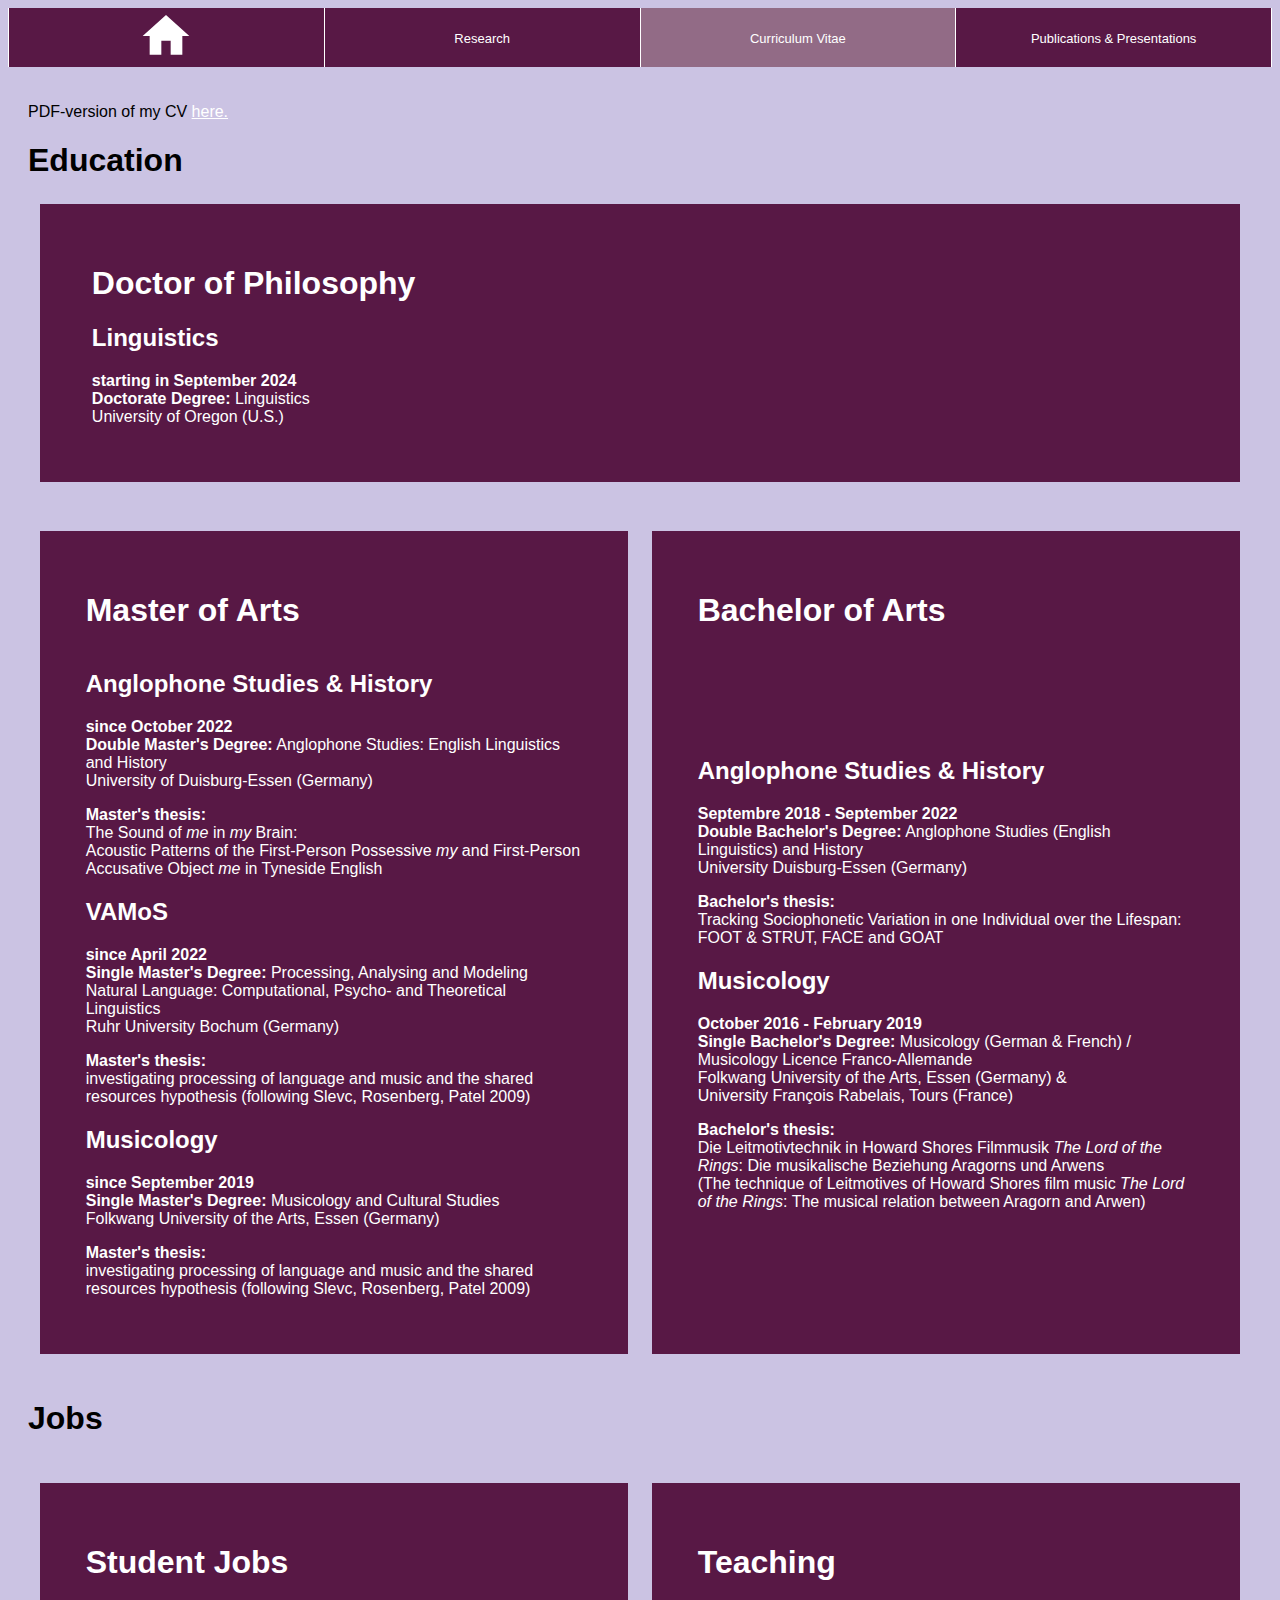
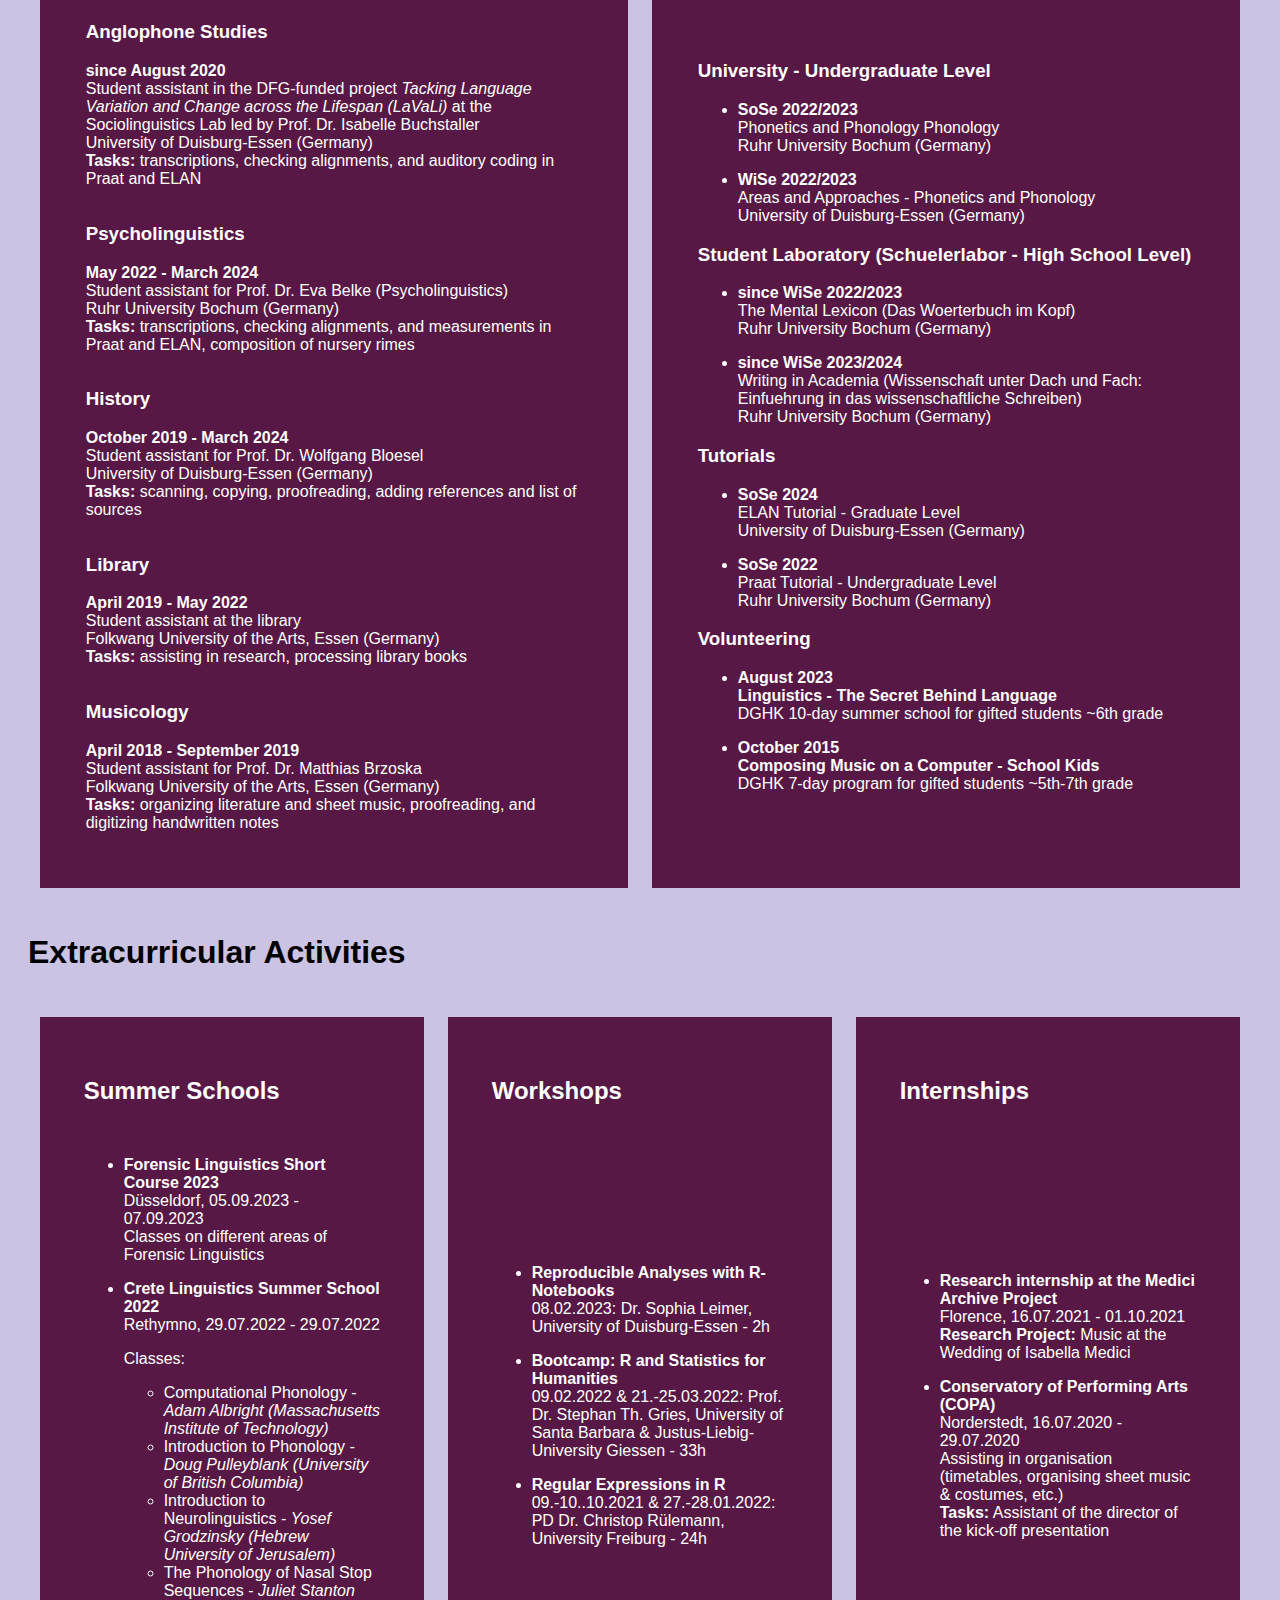
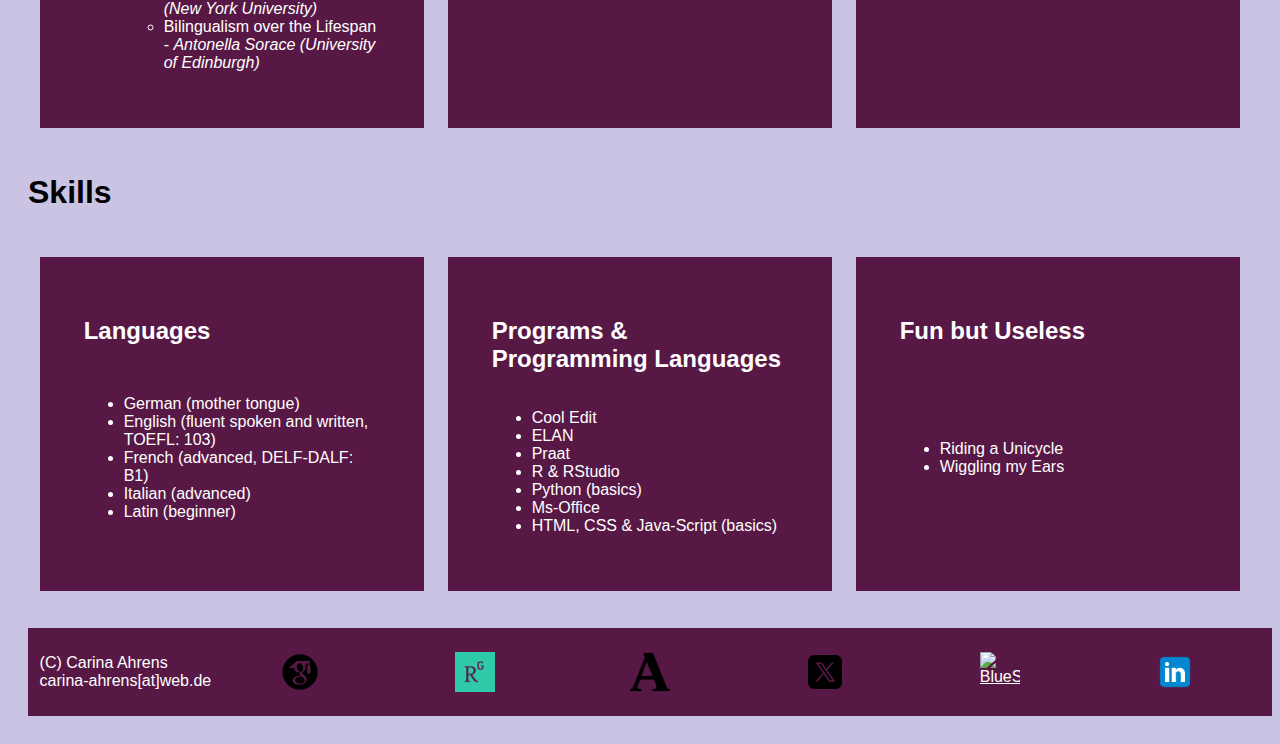
==== CV.html @ 6633d43c "Update CV.html" ====
<!DOCTYPE html>
<html lang="en">
  <head>
    <meta charset="UTF-8" />
    <meta http-equiv="X-UA-Compatible" content="IE=edge" />
    <meta name="viewport" content="width=device-width, initial-scale=1.0" />
    <title>Carina Ahrens</title>
    <link rel="preconnect" href="https://fonts.bunny.net" />
    <link
      href="https://fonts.bunny.net/css?family=roboto:400"
      rel="stylesheet"
    />
    <link
      rel="stylesheet"
      href="https://necolas.github.io/normalize.css/8.0.1/normalize.css"
    />
    <!--<link rel=“stylesheet” type=“text/css” href=“main.css”>-->
    <link rel="stylesheet" type="text/css" href="main.css" />
    <!--<link rel="stylesheet" href="main.css">-->
  </head>
  <body>
    <header>
      <!--<link rel="icon" href="favicon.jpg" />-->
      <link rel="icon" href="LogoCA1.png" />
      <nav>
        <ul class="nav-list">
          <li>
            <a href="index.html">
              <svg
                width="56"
                height="56"
                viewBox="0 0 56 56"
                fill="none"
                xmlns="http://www.w3.org/2000/svg"
              >
                <g clip-path="url(#clip0_342_38)">
                  <path
                    d="M23.3334 46.6667V32.6667H32.6667V46.6667H44.3334V28H51.3334L28.0001 7L4.66675 28H11.6667V46.6667H23.3334Z"
                    fill="white"
                  />
                </g>
                <defs>
                  <clipPath id="clip0_342_38">
                    <rect width="56" height="56" fill="white" />
                  </clipPath>
                </defs>
              </svg>
            </a>
          </li>
          <!-- <li>
            <a href="index.html">Home</a>
          </li> -->
          <li>
            <div class="dropdown">
              <button class="dropbtn">
                <a href="Research.html">Research</a>
                <i class="fa fa-caret-down"></i>
              </button>
              <div class="dropdown-content">
                <a href="Research.html#Sociolinguistics">Sociolinguistics</a>
                <a href="Research.html#Psycholinguistics"
                  >Psycholinguistics</a
                >
                <a href="Research.html#Musicology">Musicology</a>
                <a href="Research.html#History">History</a>
              </div>
            </div>
          </li>
          <li class="active">
            <div class="dropdown">
              <button class="dropbtn">
                <a href="CV.html">Curriculum Vitae</a>
                <i class="fa fa-caret-down"></i>
              </button>
              <div class="dropdown-content">
                <a href="CV.html#Education">Education</a>
                <a href="CV.html#Jobs">Jobs</a>
                <a href="CV.html#Teaching">Teaching</a>
                <a href="CV.html#Extra">Extracurricular Activities</a>
                <a href="CV.html#Skills">Skills</a>
                <a href="CV_Ahrens.pdf">CV as Pdf</a>
              </div>
            </div>
          </li>
          <li class="last">
            <div class="dropdown">
              <button class="dropbtn">
                <a href="Publications.html">Publications & Presentations</a>
                <i class="fa fa-caret-down"></i>
              </button>
              <div class="dropdown-content">
                <a href="Publications.html#Papers">Paper</a>
                <a href="Publications.html#Talks">Talks</a>
                <a href="Publications.html#Poster">Poster</a>
              </div>
            </div>
          </li>
          <!--  <li>
            <a href="./Talks_Poster.html">Talks and Poster</a>
          </li>-->
          <!--
          <li class="last">
            <a href="./GetInTouch.html">Get in Touch</a>
          </li>
          -->
        </ul>
      </nav>
    </header>
    <div class="page">
      <p>PDF-version of my CV <a href="CV_Ahrens.pdf">here.</a></p>
      <h1 id="Education">Education</h1>
      <!--<div class="grid">-->
        <div class="flex-container_single">
        <div class='grid3' id="Education3">
          <div>
            <h1>Doctor of Philosophy</h1>
            <h2>Linguistics</h2>
            <p>
              <strong>starting in September 2024</strong><br />
              <strong>Doctorate Degree:</strong> Linguistics<br />
              University of Oregon (U.S.)
            </p>
          </div>
        </div>
      </div>
      <div class="flex-container">
          <div class="flex-container_sideCV1">
            <div class="grid1" id="Education1">
            <h1>Master of Arts</h1>
            <div>
            <div>
            <h2>Anglophone Studies & History</h2>
            <p>
              <strong>since October 2022</strong><br />
              <strong>Double Master's Degree:</strong> Anglophone Studies:
              English Linguistics and History <br />
              University of Duisburg-Essen (Germany)
            </p>
            <p>
              <strong>Master's thesis:</strong><br />
              The Sound of <i>me</i> in <i>my</i> Brain:
              <br />
              Acoustic Patterns of the First-Person Possessive <i>my</i> and
              First-Person Accusative Object <i>me</i> in Tyneside English
            </p>
          </div>
          <div>
            <h2>VAMoS</h2>
            <p>
              <strong>since April 2022</strong><br />
              <strong>Single Master's Degree:</strong> Processing, Analysing and
              Modeling Natural Language: Computational, Psycho- and Theoretical
              Linguistics<br />
              Ruhr University Bochum (Germany)
            </p>
            <p>
              <strong>Master's thesis:</strong><br />
              investigating processing of language and music and the shared resources hypothesis (following Slevc, Rosenberg, Patel 2009)
            </p>
          </div>
          <div>
            <h2>Musicology</h2>
            <p>
              <strong>since September 2019</strong><br />
              <strong>Single Master's Degree:</strong> Musicology and Cultural
              Studies<br />
              Folkwang University of the Arts, Essen (Germany)
            </p>
            <p>
              <strong>Master's thesis:</strong><br />
              investigating processing of language and music and the shared resources hypothesis (following Slevc, Rosenberg, Patel 2009)
            </p>
          </div>
        </div>
        </div>
          </div>
        <div class="flex-container_sideCV1">
          <div class="grid1" id="Education2">
          <h1>Bachelor of Arts</h1>
          <div>
            <div>
            <h2>Anglophone Studies & History</h2>
            <p>
              <strong>Septembre 2018 - September 2022</strong><br />
              <strong>Double Bachelor's Degree:</strong> Anglophone Studies
              (English Linguistics) and History<br />
              University Duisburg-Essen (Germany)
            </p>
            <p>
              <strong>Bachelor's thesis:</strong><br />
              Tracking Sociophonetic Variation in one Individual over the Lifespan: FOOT & STRUT, FACE
              and GOAT
            </p>
          </div>
          <div>
            <h2>Musicology</h2>
            <p>
              <strong>October 2016 - February 2019</strong><br />
              <strong>Single Bachelor's Degree:</strong> Musicology (German &
              French) / Musicology Licence Franco-Allemande<br />
              Folkwang University of the Arts, Essen (Germany) &<br />
              University François Rabelais, Tours (France)
            </p>
            <p>
              <strong>Bachelor's thesis:</strong><br />
              Die Leitmotivtechnik in Howard Shores Filmmusik
              <em>The Lord of the Rings</em>: Die musikalische Beziehung Aragorns und Arwens<br />
              (The technique of Leitmotives of Howard Shores film music
              <em>The Lord of the Rings</em>: The musical relation between Aragorn and Arwen)
            </p>
          </div>
          </div>
          </div>
        </div>
      </div>
      <h1 id="Jobs">Jobs</h1>
      <div class="flex-container">
        <div class="flex-container_sideCV1">
          <div class="grid1" id="StudentsJobs">
          <h1>Student Jobs</h1>
          <div>
            <h3>Anglophone Studies</h3>
            <p>
              <strong>since August 2020</strong><br />
              Student assistant in the DFG-funded project
              <i
                >Tacking Language Variation and Change across the Lifespan
                (LaVaLi)</i
              >
              at the Sociolinguistics Lab led by Prof. Dr. Isabelle Buchstaller
              <br />
              University of Duisburg-Essen (Germany) <br />
              <strong>Tasks:</strong> transcriptions, checking alignments, and auditory coding in Praat and ELAN
          </div>
          <div>
            <h3>Psycholinguistics</h3>
            <p>
              <strong>May 2022 - March 2024</strong><br />
              Student assistant for Prof. Dr. Eva Belke (Psycholinguistics)<br />
              Ruhr University Bochum (Germany) <br />
              <strong>Tasks:</strong> transcriptions, checking alignments, and
              measurements in Praat and ELAN, composition of nursery rimes
            </p>
          </div>
          <div>
            <h3>History</h3>
            <p>
              <strong>October 2019 - March 2024</strong><br />
              Student assistant for Prof. Dr. Wolfgang Bloesel <br />
              University of Duisburg-Essen (Germany)<br />
              <strong>Tasks:</strong> scanning, copying, proofreading, adding
              references and list of sources
            </p>
          </div>
          <div>
            <h3>Library</h3>
            <p>
              <strong>April 2019 - May 2022</strong><br />
              Student assistant at the library<br />
              Folkwang University of the Arts, Essen (Germany)<br />
              <strong>Tasks:</strong> assisting in research, processing library
              books
            </p>
          </div>
          <div>
            <h3>Musicology</h3>
            <p>
              <strong>April 2018 - September 2019</strong><br />
              Student assistant for Prof. Dr. Matthias Brzoska<br />
              Folkwang University of the Arts, Essen (Germany)<br />
              <strong>Tasks:</strong> organizing literature and sheet music,
              proofreading, and digitizing handwritten notes
            </p>
          </div>
          </div>
        </div>
          <div class="flex-container_sideCV1">
          <div class="grid1", id="Teaching">
            <h1 id="Teaching">Teaching</h1>
            <div>
              <div>
            <h3>University - Undergraduate Level</h3>
            <ul>
              <li>
                <p>
                  <strong>SoSe 2022/2023</strong><br />
                  Phonetics and Phonology Phonology <br />
                  Ruhr University Bochum (Germany)
                </p>
              </li>
              <li>
                <p>
                  <strong>WiSe 2022/2023</strong><br />
                  Areas and Approaches - Phonetics and Phonology <br />
                  University of Duisburg-Essen (Germany)
                </p>
              </li>
            </ul>
          </div>
          <div>
            <h3>Student Laboratory (Schuelerlabor - High School Level)</h3>
            <ul>
              <li>
                <p>
                  <strong>since WiSe 2022/2023</strong><br />
                  The Mental Lexicon (Das Woerterbuch im Kopf) <br />
                  Ruhr University Bochum (Germany)
                </p>
              </li>
              <li>
                <p>
                  <strong>since WiSe 2023/2024</strong><br />
                  Writing in Academia (Wissenschaft unter Dach und Fach:
                  Einfuehrung in das wissenschaftliche Schreiben) <br />
                  Ruhr University Bochum (Germany)
                </p>
              </li>
            </ul>
          </div>
          <div>
            <h3>Tutorials</h3>
            <ul>
              <li>
                <p>
                <strong>SoSe 2024</strong><br />
                ELAN Tutorial - Graduate Level<br />
                University of Duisburg-Essen (Germany)
                </p>
              </li>
              <li>
                <p>
                <strong>SoSe 2022</strong><br />
                Praat Tutorial - Undergraduate Level<br />
                Ruhr University Bochum (Germany)
                  </p>
              </li>
            </ul>
          </div>
          <div>
            <h3>Volunteering</h3>
            <!--<h3>Composing Music on a Computer - School Kids</h3>-->
            <ul>
              <li>
                <p>
                  <strong>August 2023</strong><br />
                  <strong>Linguistics - The Secret Behind Language</strong
                  ><br />
                  DGHK 10-day summer school for gifted students ~6th grade
                </p>
              </li>
              <li>
                <p>
                  <strong>October 2015</strong><br />
                  <strong>Composing Music on a Computer - School Kids</strong
                  ><br />
                  DGHK 7-day program for gifted students ~5th-7th grade
                </p>
              </li>
            </ul>
          </div>
          </div>
          </div>
        </div>
      </div>
      <h1 id="Extra">Extracurricular Activities</h1>
      <div class="flex-container">
        <div class="flex-container_sideCV1">
          <div class="grid1", id="SummerSchools">
          <h2>Summer Schools</h2>
          <ul>
            <li>
              <p>
                <strong>Forensic Linguistics Short Course 2023</strong><br \ />
                Düsseldorf, 05.09.2023 - 07.09.2023<br \ />
                Classes on different areas of Forensic Linguistics
              </p>
            </li>
            <li>
              <strong>Crete Linguistics Summer School 2022</strong><br />
              Rethymno, 29.07.2022 - 29.07.2022
              <p>Classes:</p>
              <ul>
                <li>
                  Computational Phonology -
                  <em>Adam Albright (Massachusetts Institute of Technology)</em>
                </li>
                <li>
                  Introduction to Phonology -
                  <em>Doug Pulleyblank (University of British Columbia)</em>
                </li>
                <li>
                  Introduction to Neurolinguistics -
                  <em>Yosef Grodzinsky (Hebrew University of Jerusalem)</em>
                </li>
                <li>
                  The Phonology of Nasal Stop Sequences -
                  <em>Juliet Stanton (New York University)</em>
                </li>
                <li>
                  Bilingualism over the Lifespan -
                  <em>Antonella Sorace (University of Edinburgh)</em>
                </li>
              </ul>
            </li>
          </ul>
       </div>
       </div>
        <div class="flex-container_sideCV1">
          <div class="grid1" id="Workshops">
          <h2>Workshops</h2>
          <ul>
            <li>
              <p>
                <strong> Reproducible Analyses with R-Notebooks</strong> <br />
                08.02.2023: Dr. Sophia Leimer, University of Duisburg-Essen - 2h
              </p>
            </li>
            <li>
              <p>
                <strong>Bootcamp: R and Statistics for Humanities</strong>
                <br />
                09.02.2022 & 21.-25.03.2022: Prof. Dr. Stephan Th. Gries,
                University of Santa Barbara & Justus-Liebig-University Giessen -
                33h
              </p>
            </li>
            <li>
              <p>
                <strong>Regular Expressions in R</strong><br />
                09.-10..10.2021 & 27.-28.01.2022: PD Dr. Christop Rülemann,
                University Freiburg - 24h
              </p>
            </li>
          </ul>
          </div>
        </div>
        <div class="flex-container_sideCV1">
          <div class="grid1", id="internships">
          <h2>Internships</h2>
          <ul>
            <li>
              <p>
                <strong
                  >Research internship at the Medici Archive Project</strong
                ><br />
                Florence, 16.07.2021 - 01.10.2021 <br />
                <strong>Research Project:</strong> Music at the Wedding of
                Isabella Medici
              </p>
            </li>
            <li>
              <p>
                <strong>Conservatory of Performing Arts (COPA)</strong><br />

                Norderstedt, 16.07.2020 - 29.07.2020<br />
                Assisting in organisation (timetables, organising sheet music &
                costumes, etc.)<br />
                <strong>Tasks:</strong> Assistant of the director of the
                kick-off presentation
                <!--<p>
                Conservatory of Performing Arts Norderstedt (COPA)<br />(now:
                Neue Akademie der Darstellenden Künste)
              </p> -->
              </p>
            </li>
          </ul>
          </div>
        </div>
      </div>
      <!--<h1 id="Committee Work">Commitee Work</h1>
      <div class="grid">
        <div>
          <h2>Languages</h2>
          <ul>
            <li>German (L1)</li>
            <li>English (L2 - fluent)</li>
            <li>French (L2 - near fluent)</li>
            <li>Italian (L2 - advanced)</li>
          </ul>
        </div>
        <div>
          <h2>Programms & Programming Languages</h2>
          <ul>
            <li>Elan</li>
            <li>Praat</li>
            <li>R & RStudio</li>
            <li>Python (Basics)</li>
          </ul>
        </div>
        <div>
          <h2>Fun but Useless</h2>
          <ul>
            <li>Riding a Unicycle</li>
            <li>Wiggling my Ears</li>
          </ul>
        </div>
      </div>
      <h1 id="Skills">Funding</h1>
      <div class="grid">
        <div>
          <h2>Languages</h2>
          <ul>
            <li>German (mother tongue)</li>
            <li>English (fluent spoken and written)</li>
            <li>French (advanced)</li>
            <li>Italian (advanced)</li>
            <li>Latin (beginner)</li>
          </ul>
        </div>
        <div>
          <h2>Programms & Programming Languages</h2>
          <ul>
            <li>Cool Edit</li>
            <li>Elan</li>
            <li>Praat</li>
            <li>R & RStudio</li>
            <li>Python (basics)</li>
            <li>Ms-Office</li>
            <li>HTML & CSS (basics)</li>
          </ul>
        </div>
        <div>
          <h2>Fun but Useless</h2>
          <ul>
            <li>Riding a Unicycle</li>
            <li>Wiggling my Ears</li>
          </ul>
        </div>
      </div>-->
        
      <h1 id="Skills">Skills</h1>
      <div class="flex-container">
        <div class="flex-container_sideCV1">
          <div class="grid1" id="Languages">
          <h2>Languages</h2>
          <ul>
            <li>German (mother tongue)</li>
            <li>English (fluent spoken and written, TOEFL: 103)</li>
            <li>French (advanced, DELF-DALF: B1)</li>
            <li>Italian (advanced)</li>
            <li>Latin (beginner)</li>
          </ul>
        </div>
        </div>
        <div class="flex-container_sideCV1">
          <div class="grid1" id ="Programs">
          <h2>Programs & Programming Languages</h2>
          <ul>
            <li>Cool Edit</li>
            <li>ELAN</li>
            <li>Praat</li>
            <li>R & RStudio</li>
            <li>Python (basics)</li>
            <li>Ms-Office</li>
            <li>HTML, CSS & Java-Script (basics)</li>
            <!--<li>HTML, CSS, Java-Scripts (Basics)</li>-->
          </ul>
          </div>
        </div>
        <div class="flex-container_sideCV1">
          <div class="grid1" id ="Fun">
          <h2>Fun but Useless</h2>
          <ul>
            <li>Riding a Unicycle</li>
            <li>Wiggling my Ears</li>
          </ul>
        </div>
      </div>
    </div><footer>
      <div class="'footer">
      <ul class="footer-list">
        <li class="impressum-list"><p>(C) Carina Ahrens<br />
          carina-ahrens[at]web.de</p>
        </li>
        <li>
          <a href="https://scholar.google.de/citations?user=TQxh7FgAAAAJ&hl=de">
            <img class="icon" src="GoogleScholar.png" alt="Google Scholar" />
          </a><br />
          <p><br />
            <br /></p>
        </li>
        <li>
          <a href="https://www.researchgate.net/profile/Carina-Ahrens">
            <img class="icon" src="ResearchGate.png" alt="Research Gate" />
          </a><br />
          <p><br />
            <br /></p>
        </li>
        <li>
          <a href="https://uni-due.academia.edu/CarinaAhrens">
            <img class="icon" src="Academia.edu.png" alt="Academia.edu" />
          </a><br />
          <p><br />
            <br /></p>
        </li>
        <li>
          <a href="https://twitter.com/CarinaAhr_ns">
            <img class="icon" src="Twitter.png" alt="Twitter" />
          </a><br />
          <p><br />
            <br /></p>
          </li>
        <li>
          <a href="https://bsky.app/profile/carinaahrens.bsky.social">
            <img class="icon" src="BlueSky.png" alt="BlueSky" />
          </a><br />
          <p><br />
            <br /></p>
        </li>
        <li>
          <p><br />
            <br />
          </p>
          <a href="https://www.linkedin.com/in/carina-ahrens-6507041b1/">
            <img class="icon" src="LinkedIn.png" alt="LinkedIn" />
          </a><br />
          <p><br />
            <br /></p>
        </li>
      </ul>
    </footer>
  </body>
</html>
---- main.css ----
header {
  /* background: rgb(51, 168, 246); */
  /*background: #520188;*/
  background: #581845; /*neu*/
  font-family: Arial, Helvetica, sans-serif;
  color: black;
}

body {
  /*background: #d2afe9;*/
  background: #cbc3e3; /*neu*/

  font-family: Arial, Helvetica, sans-serif;
}

img {
  width: 500px;
}

.nav-list {
  margin: 0;
  padding: 0;
  display: flex;
  list-style-type: none;
  height: 100%;
}

nav {
  width: auto;
  margin: auto;
  height: 100%;
}

.nav-list li {
  width: 25%;
  display: flex;
  justify-content: center;
  align-items: center;
  border-left: 1px solid white;
  /*background: #520188;*/
  background: #581845; /*neu*/
}

.nav-list li.last {
  border-right: 1px solid white;
  /*background: #520188;*/
  background: #581845; /*neu*/
}

.nav-list li.lastActive {
  border-right: 1px solid white;
  /*background: #c773ff;*/
  background: #b44d95;
}

.nav-list li.active {
  /*background: #c773ff;*/
  background: #926b86;
}

.nav-list li a {
  color: #ffffff;
  text-decoration: none;
  font-size: small;
}

.nav-list li a:hover {
  text-decoration: underline;
  color: rgb(157, 151, 151);
}

.logoHeader {
  color: #ffffff;
  /* width: 15px; */
  /* height: 10px; */
  align-content: center;
  width: 25%;
  display: flex;
  justify-content: center;
  align-items: center;
  border-left: 1px solid white;
  /*background: #520188;*/
  background: #581845; /*neu*/
  font-size: small;
  /* padding: 10px; */
}

.logo {
  /* width: 20px; */
  /* height: 50 px; */
  width: 15px;
  height: 50px;
  justify-content: center;
  align-items: center;
  align-content: center;
  /* align-items: center; */
}
/* Navbar container */
.navbar {
  overflow: hidden;
  background-color: #333;
  font-family: Arial;
}

/* Links inside the navbar */
.navbar a {
  float: left;
  font-size: 16px;
  color: white;
  text-align: center;
  padding: 14px 16px;
  text-decoration: none;
}

/* The dropdown container */
.dropdown {
  float: left;
  overflow: hidden;
}

/* Dropdown button */
.dropdown .dropbtn {
  font-size: 16px;
  border: none;
  outline: none;
  color: white;
  padding: 14px 16px;
  background-color: inherit;
  font-family: inherit; /* Important for vertical align on mobile phones */
  margin: 0; /* Important for vertical align on mobile phones */
}

/* Dropdown content (hidden by default) */
.dropdown-content {
  display: none;
  position: absolute;
  /*background-color: #520188;*/
  background-color: #581845; /*neu*/
  min-width: 160px;
  box-shadow: 0px 8px 16px 0px rgba(0, 0, 0, 0.2);
  z-index: 1;
}

/* Links inside the dropdown */
.dropdown-content a {
  float: none;
  color: black;
  padding: 12px 16px;
  text-decoration: none;
  display: block;
  text-align: left;
}

/* Show the dropdown menu on hover */
.dropdown:hover .dropdown-content {
  display: block;
}

/*body {
  font-family: Arial, Helvetica, sans-serif;
}*/

aside {
  float: left;
  padding: 20px;
  width: 25%;
  /*background-color: #520188;*/
  background-color: #581845; /*neu*/
  height: auto; /* only for demonstration, should be removed */
}

section {
  position: right;
}
/* Clear floats after the columns */
section::after {
  content: "";
  display: table;
  clear: both;
}

/* Style the footer */
footer {
  /*background-color: #520188;*/
  background-color: #581845; /*neu*/
  padding: 10px;
  bottom: 0;
  width: 100%;
  height: 80px;
  text-align: left;
  color: white;
  border: #581845; /*neu*/
}

.flex-container_side {
  display: flex;
  flex-basis: 2500px;
  float: left;
  /*width: 600px;
  height: 600px;*/
  margin-right: 1%;
  margin-left: 1%;
  margin-top: 2%;
  margin-bottom: 2%;
  padding: 20px;
  /*background: #520188;*/
  background: #581845; /*neu*/
  /*box-sizing: content-box;*/
  flex-shrink: 1;
  /*border: #520188 solid;*/
  border: #581845; /*neu*/
  min-height: auto;
  color: #ffffff;
}
.flex-container_sideCV1 {
  display: flex;
  flex-basis: 2500px;
  float: left;
  /*width: 600px;
  height: 600px;*/
  margin-right: 1%;
  margin-left: 1%;
  margin-top: 2%;
  margin-bottom: 2%;
  padding: 20px;
  /*background: #520188;*/
  background: #581845; /*neu*/
  /*box-sizing: content-box;*/
  flex-shrink: 2;
  /*border: #520188 solid;*/
  border: #cbc3e3; /*neu*/
  min-height: auto;
  color: #ffffff;
}
.flex-container_sideCV2 {
  display: flex;
  flex-basis: 2500px;
  float: left;
  /*width: 600px;
  height: 600px;*/
  margin-right: 1%;
  margin-left: 1%;
  margin-top: 2%;
  margin-bottom: 2%;
  padding: 20px;
  /*background: #520188;*/
  background: #cbc3e3; /*neu*/
  /*box-sizing: content-box;*/
  flex-shrink: 2;
  /*border: #520188 solid;*/
  border: #cbc3e3; /*neu*/
  min-height: auto;
  color: #ffffff;
}
.flex-container_middle {
  display: flex;
  flex-basis: 2500px;
  float: left;
  margin-right: 0%;
  margin-left: 0%;
  margin-top: 0%;
  margin-bottom: 0%;
  padding: 20px;
  flex-shrink: 1;
  min-height: auto;
  color: #000000;
}

.flex-container_sideL {
  display: flex;
  flex-basis: 2500px;
  float: left;
  margin-right: 0%;
  margin-left: 0%;
  margin-top: 0%;
  margin-bottom: 0%;
  padding: 20px;
  flex-shrink: 2;
  box-sizing: content-box;
  min-height: auto;
  background: #581845 solid;
  color: #000000;
}

.flex-container {
  display: flex;
  margin-right: 0%;
  margin-left: 0%;
  margin-top: 0%;
  margin-bottom: 1%;
}

.flex-containerRSsmall {
  display: flex;
  flex-basis: 2500px;
  float: left;
  margin-right: 0%;
  margin-left: 0%;
  margin-top: 0%;
  margin-bottom: 0%;
  padding: 20px;
  background: #581845; /*neu*/
  flex-shrink: 2;
  border: #581845; /*neu*/
  min-height: auto;
  color: #ffffff;
}
.flex-containerRSbig {
  display: flex;
  flex-basis: 2500px;
  float: right;
  margin-right: 0%;
  margin-left: 0%;
  margin-top: 0%;
  margin-bottom: 0%;
  padding: 20px;
  background: #581845; /*neu*/
  flex-shrink: 1;
  border: #581845; /*neu*/
  min-height: auto;
  color: #ffffff;
}
/*  flex-grow: inherit;flex-wrap: wrap;align-items: space-around;
  justify-content: center;
  width: 500%;
}*/
/* Responsive layout - makes the two columns/boxes stack on top of each other instead of next to each other, on small screens */
@media (max-width: 600px) {
  #Education1 {
	width: 100%;
	margin-right: 0;
	margin-bottom: 2%;
}

#Education2 {
	width: 100%;
	height: 200px;
	margin-right: 0;
	margin-bottom: 2%;
}
#Education3 {
	width: 100%;
	height: 200px;
	margin-right: 0;
	margin-bottom: 2%;
}

#Teaching {
	width: 100%;
	height: 200px;
	margin-top: 2%;
}
}
  

/* Main Body CV*/
.page {
  float: middle;
  width: 100%;
  margin-right: 0%;
  margin-left: 0%;
  margin-top: 0%;
  margin-bottom: 0%;
  padding: 20px;
  /*background: #d2afe9;*/
  background: #cbc3e3; /*neu*/
  box-sizing: border-box;
}

.full {
  width: 100%;
  float: top;
  /*background: #d2afe9;*/
  background: #cbc3e3; /*neu*/
  /*border: #520188 solid;*/
  border: #581845; /*neu*/
}

.CV-list {
  margin: 0;
  padding: 0;
  list-style-type: none;
  height: 100%;
}

.grid1 {
  display: grid;
  grid-template-columns: repeat(1, 2fr);
  margin-right: 1%;
  margin-left: 1%;
  margin-top: 0%;
  margin-bottom: 0%;
  padding: 20px;
  /*background: #520188;*/
  /*background: #581845; /*neu*/
  /*border: #d2afe9 solid;*/
  border: #cbc3e3; /*neu*/
  color: #ffffff;
  /*flex-shrink: 2;
   e.g. 
      1fr 1fr
      minmax(10px, 1fr) 3fr
      repeat(5, 1fr)
      50px auto 100px 1fr
  */
}
.grid2 {
  display: grid;
  grid-template-columns: repeat(2, 2fr);
  margin-right: 1%;
  margin-left: 1%;
  margin-top: 0%;
  margin-bottom: 0%;
  padding: 20px;
  /*background: #520188;*/
  /*background: #581845; /*neu*/
  /*border: #d2afe9 solid;*/
  border: #cbc3e3; /*neu*/
  color: #ffffff;
  /*flex-shrink: 2;
   e.g. 
      1fr 1fr
      minmax(10px, 1fr) 3fr
      repeat(5, 1fr)
      50px auto 100px 1fr
  */
}
.grid3 {
  display: grid;
  grid-template-columns: repeat(1, 1fr);
  margin-right: 1%;
  margin-left: 1%;
  margin-top: 0%;
  margin-bottom: 0%;
  padding: 20px;
  /*background: #520188;*/
  /*background: #581845; /*neu*/
  /*border: #d2afe9 solid;*/
  border: #cbc3e3; /*neu*/
  color: #ffffff;
  background: #581845;
  /*flex-shrink: 2;
   e.g. 
      1fr 1fr
      minmax(10px, 1fr) 3fr
      repeat(5, 1fr)
      50px auto 100px 1fr
  */
}

.gridsmall {
  display: grid;
  /*grid-template-columns: repeat(2, 2fr);*/
  margin-right: 2%;
  margin-left: 2%;
  margin-top: 2%;
  margin-bottom: 2%;
  padding: 20px;
  /*background: #520188;*/
  background: #581845; /*neu*/
  /*border: #520188 solid;*/
  border: #581845; /*neu*/
  color: #ffffff;
  flex-shrink: 2;
  /*e.g. 
      1fr 1fr
      minmax(10px, 1fr) 3fr
      repeat(5, 1fr)
      50px auto 100px 1fr
  */
}

.gridbig {
  display: grid;
  /*grid-template-columns: repeat(2, 2fr);*/
  margin-right: 2%;
  margin-left: 2%;
  margin-top: 2%;
  margin-bottom: 2%;
  padding: 20px;
  /*background: #520188;*/
  background: #581845; /*neu*/
  /*border: #520188 solid;*/
  border: #581845; /*neu*/
  color: #ffffff;
  flex-shrink: 1;
  /*e.g. 
      1fr 1fr
      minmax(10px, 1fr) 3fr
      repeat(5, 1fr)
      50px auto 100px 1fr
  */
}

.schick {
  margin-right: 1%;
  margin-left: 1%;
  margin-top: 1%;
  margin-bottom: 1%;
  padding: 20px;
  /*background: #520188;*/
  background: #581845; /*neu*/
  /*border: #520188 solid;*/
  border: #581845; /*neu*/
  color: #ffffff;
}

.pic {
  width: 200px;
  height: 80px;
}
.pic2 {
  /*width: 500px;
  height: 750px;*/
  width: 350px;
  height: 525px;
}

.icon {
  width: 40px;
  height: 40px;
  display: flex;
  align-items: center;
  justify-content: center;
}
.sec1 {
  float: left;
  width: 600px;
  height: 600px;
  margin-right: 1%;
  margin-left: 1%;
  margin-top: 1%;
  margin-bottom: 1%;
  padding: 20px;
  background: #581845; /*neu*/
  box-sizing: content-box;
  border: #581845; /*neu*/
  min-height: auto;
  color: #ffffff;
}

/*.sec1:last-child {
  margin-right: 0;
}*/
.sec11 {
  float: left;
  width: 600px;
  height: 600px;
  margin-right: 1%;
  margin-left: 1%;
  margin-top: 1%;
  margin-bottom: 1%;
  padding: 20px;
  /*background: #520188;*/
  background: #581845; /*neu*/
  box-sizing: content-box;
  /*border: #520188 solid;*/
  border: #581845; /*neu*/
  min-height: auto;
  color: #ffffff;
}
.sec2 {
  float: right;
  width: 46%;
  height: 46%;
  margin-right: 1%;
  margin-left: 1%;
  margin-top: 1%;
  margin-bottom: 1%;
  padding: 20px;
  /*background: #d2afe9;*/
  background: #cbc3e3; /*neu*/
  box-sizing: border-box;
}
/*.sec2:last-child {
  margin-right: 0;
}*/
.connect {
  float: left;
  width: 1250;
  margin-right: 0%;
  margin-left: 0%;
  border: #000000 solid;
}
.connect2 {
  float: left;
  height: auto;
  width: 100%;
  margin-right: 2%;
  margin-left: 2%;
}
.mini {
  float: left;
  height: 5%;
  width: 45%;
  margin-right: 2%;
  margin-left: 2%;
  padding: 10px;
  /*background: #d2afe9;*/
  background: #cbc3e3; /*neu*/
  box-sizing: border-box;
}
.mini2 {
  float: right;
  height: 50%;
  width: 45%;
  margin-right: 2%;
  margin-left: 2%;
  padding: 10px;
  /*background: #d2afe9;*/
  background: #cbc3e3; /*neu*/
  box-sizing: border-box;
}
a:link {
  color: white;
  background-color: transparent;
  text-decoration: underline;
}

a:visited {
  color: white;
  background-color: transparent;
  text-decoration: underline;
}

a:hover {
  color: black;
  background-color: transparent;
  text-decoration: underline;
}

a:active {
  color: white;
  background-color: transparent;
  text-decoration: underline;
}

header {
  /* background: rgb(51, 168, 246); */
  /*background: #520188;*/
  background: #581845; /*neu*/
  font-family: Arial, Helvetica, sans-serif;
  color: black;
}

body {
  /*background: #d2afe9;*/
  background: #cbc3e3; /*neu*/

  font-family: Arial, Helvetica, sans-serif;
}

img {
  width: 500px;
}

.nav-list {
  margin: 0;
  padding: 0;
  display: flex;
  list-style-type: none;
  height: 200%;
}

.impressum-list {
  margin: 0;
  padding: 0;
  display: flex;
  align-items: center;
  list-style-type: none;
  height: 90%;
  width: 500px;
}

/* Style the footer */
footer {
  /*background-color: #520188;*/
  background-color: #581845; /*neu*/
  padding: 10px;
  bottom: 0;
  width: 100%;
  height: 8%;
  text-align: left;
  color: white;
  border: #581845; /*neu*/
}

.footer-list li {
  width: 25%;
  display: flex;
  display: flex;
  justify-content: center;
  align-items: center;
  /*background: #520188;*/
  background: #581845; /*neu*/
  height: 100%;
}
.footer-list {
  margin: 0;
  padding: 0;
  display: flex;
  list-style-type: none;
  height: 100%;
}

nav {
  width: auto;
  margin: auto;
  height: 100%;
}

.nav-list li {
  width: 25%;
  display: flex;
  justify-content: center;
  align-items: center;
  border-left: 1px solid white;
  /*background: #520188;*/
  background: #581845; /*neu*/
}

.footer-list li.last {
    /*background: #520188;*/
  background: #581845; /*neu*/
}

.nav-list li.last {
  border-right: 1px solid white;
  /*background: #520188;*/
  background: #581845; /*neu*/
}

.nav-list li.lastActive {
  border-right: 1px solid white;
  /*background: #c773ff;*/
  background: #b44d95;
}

.nav-list li.active {
  /*background: #c773ff;*/
  background: #926b86;
}

.nav-list li a {
  color: #ffffff;
  text-decoration: none;
  font-size: small;
}

.nav-list li a:hover {
  text-decoration: underline;
  color: rgb(157, 151, 151);
}

.logoHeader {
  color: #ffffff;
  /* width: 15px; */
  /* height: 10px; */
  align-content: center;
  width: 25%;
  display: flex;
  justify-content: center;
  align-items: center;
  border-left: 1px solid white;
  /*background: #520188;*/
  background: #581845; /*neu*/
  font-size: small;
  /* padding: 10px; */
}

.logo {
  /* width: 20px; */
  /* height: 50 px; */
  width: 15px;
  height: 50px;
  justify-content: center;
  align-items: center;
  align-content: center;
  /* align-items: center; */
}
/* Navbar container */
.navbar {
  overflow: hidden;
  background-color: #333;
  font-family: Arial;
}

/* Links inside the navbar */
.navbar a {
  float: left;
  font-size: 16px;
  color: white;
  text-align: center;
  padding: 14px 16px;
  text-decoration: none;
}

/* The dropdown container */
.dropdown {
  float: left;
  overflow: hidden;
}

/* Dropdown button */
.dropdown .dropbtn {
  font-size: 16px;
  border: none;
  outline: none;
  color: white;
  padding: 14px 16px;
  background-color: inherit;
  font-family: inherit; /* Important for vertical align on mobile phones */
  margin: 0; /* Important for vertical align on mobile phones */
}

/* Dropdown content (hidden by default) */
.dropdown-content {
  display: none;
  position: absolute;
  /*background-color: #520188;*/
  background-color: #581845; /*neu*/
  min-width: 160px;
  box-shadow: 0px 8px 16px 0px rgba(0, 0, 0, 0.2);
  z-index: 1;
}

/* Links inside the dropdown */
.dropdown-content a {
  float: none;
  color: black;
  padding: 12px 16px;
  text-decoration: none;
  display: block;
  text-align: left;
}

/* Show the dropdown menu on hover */
.dropdown:hover .dropdown-content {
  display: block;
}

/*body {
  font-family: Arial, Helvetica, sans-serif;
}*/

aside {
  float: left;
  padding: 20px;
  width: 25%;
  /*background-color: #520188;*/
  background-color: #581845; /*neu*/
  height: auto; /* only for demonstration, should be removed */
}

section {
  position: right;
}
/* Clear floats after the columns */
section::after {
  content: "";
  display: table;
  clear: both;
}



.flex-container_side {
  display: flex;
  flex-basis: 2500px;
  float: left;
  /*width: 600px;
  height: 600px;*/
  margin-right: 1%;
  margin-left: 1%;
  margin-top: 2%;
  margin-bottom: 2%;
  padding: 20px;
  /*background: #520188;*/
  background: #581845; /*neu*/
  /*box-sizing: content-box;*/
  flex-shrink: 1;
  /*border: #520188 solid;*/
  border: #581845; /*neu*/
  min-height: auto;
  color: #ffffff;
}
.flex-container_sideCV1 {
  display: flex;
  flex-basis: 2500px;
  float: left;
  /*width: 600px;
  height: 600px;*/
  margin-right: 1%;
  margin-left: 1%;
  margin-top: 2%;
  margin-bottom: 2%;
  padding: 20px;
  /*background: #520188;*/
  background: #581845; /*neu*/
  /*box-sizing: content-box;*/
  flex-shrink: 2;
  /*border: #520188 solid;*/
  border: #cbc3e3; /*neu*/
  min-height: auto;
  color: #ffffff;
}
.flex-container_sideCV2 {
  display: flex;
  flex-basis: 2500px;
  float: left;
  /*width: 600px;
  height: 600px;*/
  margin-right: 1%;
  margin-left: 1%;
  margin-top: 2%;
  margin-bottom: 2%;
  padding: 20px;
  /*background: #520188;*/
  background: #cbc3e3; /*neu*/
  /*box-sizing: content-box;*/
  flex-shrink: 2;
  /*border: #520188 solid;*/
  border: #cbc3e3; /*neu*/
  min-height: auto;
  color: #ffffff;
}
.flex-container_single {
  display: flex;
  flex-basis: 2500px;
  float: middle;
  /*width: 600px;
  height: 600px;*/
  margin-right: 1%;
  margin-left: 1%;
  margin-top: 2%;
  margin-bottom: 2%;
  padding: 20px;
  /*background: #520188;*/
  background: #581845; /*neu*/
  /*box-sizing: content-box;*/
  flex-shrink: 2;
  /*border: #520188 solid;*/
  border: #cbc3e3; /*neu*/
  min-height: auto;
  color: #ffffff;
}
.flex-container_middle {
  display: flex;
  flex-basis: 2500px;
  float: left;
  /*width: 600px;
  height: 600px;*/
  margin-right: 0%;
  margin-left: 0%;
  margin-top: 0%;
  margin-bottom: 0%;
  padding: 20px;
  /*background: #520188;*/
  /*box-sizing: content-box;*/
  flex-shrink: 1;
  /*border: #520188 solid;*/
  min-height: auto;
  color: #000000;
}

.flex-container_sideR {
  display: flex;
  flex-basis: 2500px;
  float: right;
  /*width: 600px;
  height: 600px;*/
  margin-right: 0%;
  margin-left: 0%;
  margin-top: 0%;
  margin-bottom: 0%;
  padding: 20px;
  flex-shrink: 2;
  box-sizing: content-box;
  min-height: auto;
  color: #000000;
  /*background: #520188;*/
  background: #581845 solid;
}
.flex-container {
  display: flex;
  margin-right: 0%;
  margin-left: 0%;
  margin-top: 0%;
  margin-bottom: 1%;
}

.flex-containerRSsmall {
  /*display: flex;
  margin-right: 0%;
  margin-left: 0%;
  margin-top: 0%;
  margin-bottom: 0%;
  flex-shrink: 2;*/
  display: flex;
  flex-basis: 2500px;
  float: left;
  /*width: 600px;
  height: 600px;*/
  margin-right: 0%;
  margin-left: 0%;
  margin-top: 0%;
  margin-bottom: 0%;
  padding: 20px;
  /*background: #520188;*/
  background: #581845; /*neu*/

  /*box-sizing: content-box;*/
  flex-shrink: 2;
  /*border: #520188 solid;*/
  border: #581845; /*neu*/
  min-height: auto;
  color: #ffffff;
}
.flex-containerRSbig {
  /*display: flex;
  margin-right: 0%;
  margin-left: 0%;
  margin-top: 0%;
  margin-bottom: 0%;
  flex-shrink: 2;*/
  display: flex;
  flex-basis: 2500px;
  float: right;
  /*width: 600px;
  height: 600px;*/
  margin-right: 0%;
  margin-left: 0%;
  margin-top: 0%;
  margin-bottom: 0%;
  padding: 20px;
  /*background: #520188;*/
  background: #581845; /*neu*/

  /*box-sizing: content-box;*/
  flex-shrink: 1;
  /*border: #520188 solid;*/
  border: #581845; /*neu*/
  min-height: auto;
  color: #ffffff;
}
/*  flex-grow: inherit;flex-wrap: wrap;align-items: space-around;
  justify-content: center;
  width: 500%;
}*/

/* Main Body CV*/
.page {
  float: middle;
  width: 100%;
  margin-right: 0%;
  margin-left: 0%;
  margin-top: 0%;
  margin-bottom: 0%;
  padding: 20px;
  /*background: #d2afe9;*/
  background: #cbc3e3; /*neu*/
  box-sizing: border-box;
}

.full {
  width: 100%;
  float: top;
  /*background: #d2afe9;*/
  background: #cbc3e3; /*neu*/
  /*border: #520188 solid;*/
  border: #581845; /*neu*/
}

.CV-list {
  margin: 0;
  padding: 0;
  list-style-type: none;
  height: 100%;
}

.grid1 {
  display: grid;
  grid-template-columns: repeat(1, 2fr);
  margin-right: 1%;
  margin-left: 1%;
  margin-top: 0%;
  margin-bottom: 0%;
  padding: 20px;
  /*background: #520188;*/
  /*background: #581845; /*neu*/
  /*border: #d2afe9 solid;*/
  border: #cbc3e3; /*neu*/
  color: #ffffff;
  /*flex-shrink: 2;
   e.g. 
      1fr 1fr
      minmax(10px, 1fr) 3fr
      repeat(5, 1fr)
      50px auto 100px 1fr
  */
}
.grid2 {
  display: grid;
  grid-template-columns: repeat(2, 2fr);
  margin-right: 1%;
  margin-left: 1%;
  margin-top: 0%;
  margin-bottom: 0%;
  padding: 20px;
  /*background: #520188;*/
  /*background: #581845; /*neu*/
  /*border: #d2afe9 solid;*/
  border: #cbc3e3; /*neu*/
  color: #ffffff;
  /*flex-shrink: 2;
   e.g. 
      1fr 1fr
      minmax(10px, 1fr) 3fr
      repeat(5, 1fr)
      50px auto 100px 1fr
  */
}

.gridsmall {
  display: grid;
  /*grid-template-columns: repeat(2, 2fr);*/
  margin-right: 2%;
  margin-left: 2%;
  margin-top: 2%;
  margin-bottom: 2%;
  padding: 20px;
  /*background: #520188;*/
  background: #581845; /*neu*/
  /*border: #520188 solid;*/
  border: #581845; /*neu*/
  color: #ffffff;
  flex-shrink: 2;
  /*e.g. 
      1fr 1fr
      minmax(10px, 1fr) 3fr
      repeat(5, 1fr)
      50px auto 100px 1fr
  */
}

.gridbig {
  display: grid;
  /*grid-template-columns: repeat(2, 2fr);*/
  margin-right: 2%;
  margin-left: 2%;
  margin-top: 2%;
  margin-bottom: 2%;
  padding: 20px;
  /*background: #520188;*/
  background: #581845; /*neu*/
  /*border: #520188 solid;*/
  border: #581845; /*neu*/
  color: #ffffff;
  flex-shrink: 1;
  /*e.g. 
      1fr 1fr
      minmax(10px, 1fr) 3fr
      repeat(5, 1fr)
      50px auto 100px 1fr
  */
}

.schick {
  margin-right: 1%;
  margin-left: 1%;
  margin-top: 1%;
  margin-bottom: 1%;
  padding: 20px;
  /*background: #520188;*/
  background: #581845; /*neu*/
  /*border: #520188 solid;*/
  border: #581845; /*neu*/
  color: #ffffff;
}
.sec1 {
  float: left;
  width: 600px;
  height: 600px;
  margin-right: 1%;
  margin-left: 1%;
  margin-top: 1%;
  margin-bottom: 1%;
  padding: 20px;
  /*background: #520188;*/
  background: #581845; /*neu*/
  box-sizing: content-box;
  /*border: #520188 solid;*/
  border: #581845; /*neu*/
  min-height: auto;
  color: #ffffff;
}

/*.sec1:last-child {
  margin-right: 0;
}*/
.sec11 {
  float: left;
  width: 600px;
  height: 600px;
  margin-right: 1%;
  margin-left: 1%;
  margin-top: 1%;
  margin-bottom: 1%;
  padding: 20px;
  /*background: #520188;*/
  background: #581845; /*neu*/
  box-sizing: content-box;
  /*border: #520188 solid;*/
  border: #581845; /*neu*/
  min-height: auto;
  color: #ffffff;
}
.sec2 {
  float: right;
  width: 46%;
  height: 46%;
  margin-right: 1%;
  margin-left: 1%;
  margin-top: 1%;
  margin-bottom: 1%;
  padding: 20px;
  /*background: #d2afe9;*/
  background: #cbc3e3; /*neu*/
  box-sizing: border-box;
}
/*.sec2:last-child {
  margin-right: 0;
}*/
.connect {
  float: left;
  width: 1250;
  margin-right: 0%;
  margin-left: 0%;
  border: #000000 solid;
}
.connect2 {
  float: left;
  height: auto;
  width: 100%;
  margin-right: 2%;
  margin-left: 2%;
}
.mini {
  float: left;
  height: 5%;
  width: 45%;
  margin-right: 2%;
  margin-left: 2%;
  padding: 10px;
  /*background: #d2afe9;*/
  background: #cbc3e3; /*neu*/
  box-sizing: border-box;
}
.mini2 {
  float: right;
  height: 50%;
  width: 45%;
  margin-right: 2%;
  margin-left: 2%;
  padding: 10px;
  /*background: #d2afe9;*/
  background: #cbc3e3; /*neu*/
  box-sizing: border-box;
}
a:link {
  color: white;
  background-color: transparent;
  text-decoration: underline;
}

a:visited {
  color: white;
  background-color: transparent;
  text-decoration: underline;
}

a:hover {
  color: black;
  background-color: transparent;
  text-decoration: underline;
}

a:active {
  color: white;
  background-color: transparent;
  text-decoration: underline;
}

.hideMe {
  background: #cbc3e3; /*neu*/
  border: #cbc3e3; /*neu*/
  min-height: auto;
  color: #cbc3e3;
}
---- main.css ----
header {
  /* background: rgb(51, 168, 246); */
  /*background: #520188;*/
  background: #581845; /*neu*/
  font-family: Arial, Helvetica, sans-serif;
  color: black;
}

body {
  /*background: #d2afe9;*/
  background: #cbc3e3; /*neu*/

  font-family: Arial, Helvetica, sans-serif;
}

img {
  width: 500px;
}

.nav-list {
  margin: 0;
  padding: 0;
  display: flex;
  list-style-type: none;
  height: 100%;
}

nav {
  width: auto;
  margin: auto;
  height: 100%;
}

.nav-list li {
  width: 25%;
  display: flex;
  justify-content: center;
  align-items: center;
  border-left: 1px solid white;
  /*background: #520188;*/
  background: #581845; /*neu*/
}

.nav-list li.last {
  border-right: 1px solid white;
  /*background: #520188;*/
  background: #581845; /*neu*/
}

.nav-list li.lastActive {
  border-right: 1px solid white;
  /*background: #c773ff;*/
  background: #b44d95;
}

.nav-list li.active {
  /*background: #c773ff;*/
  background: #926b86;
}

.nav-list li a {
  color: #ffffff;
  text-decoration: none;
  font-size: small;
}

.nav-list li a:hover {
  text-decoration: underline;
  color: rgb(157, 151, 151);
}

.logoHeader {
  color: #ffffff;
  /* width: 15px; */
  /* height: 10px; */
  align-content: center;
  width: 25%;
  display: flex;
  justify-content: center;
  align-items: center;
  border-left: 1px solid white;
  /*background: #520188;*/
  background: #581845; /*neu*/
  font-size: small;
  /* padding: 10px; */
}

.logo {
  /* width: 20px; */
  /* height: 50 px; */
  width: 15px;
  height: 50px;
  justify-content: center;
  align-items: center;
  align-content: center;
  /* align-items: center; */
}
/* Navbar container */
.navbar {
  overflow: hidden;
  background-color: #333;
  font-family: Arial;
}

/* Links inside the navbar */
.navbar a {
  float: left;
  font-size: 16px;
  color: white;
  text-align: center;
  padding: 14px 16px;
  text-decoration: none;
}

/* The dropdown container */
.dropdown {
  float: left;
  overflow: hidden;
}

/* Dropdown button */
.dropdown .dropbtn {
  font-size: 16px;
  border: none;
  outline: none;
  color: white;
  padding: 14px 16px;
  background-color: inherit;
  font-family: inherit; /* Important for vertical align on mobile phones */
  margin: 0; /* Important for vertical align on mobile phones */
}

/* Dropdown content (hidden by default) */
.dropdown-content {
  display: none;
  position: absolute;
  /*background-color: #520188;*/
  background-color: #581845; /*neu*/
  min-width: 160px;
  box-shadow: 0px 8px 16px 0px rgba(0, 0, 0, 0.2);
  z-index: 1;
}

/* Links inside the dropdown */
.dropdown-content a {
  float: none;
  color: black;
  padding: 12px 16px;
  text-decoration: none;
  display: block;
  text-align: left;
}

/* Show the dropdown menu on hover */
.dropdown:hover .dropdown-content {
  display: block;
}

/*body {
  font-family: Arial, Helvetica, sans-serif;
}*/

aside {
  float: left;
  padding: 20px;
  width: 25%;
  /*background-color: #520188;*/
  background-color: #581845; /*neu*/
  height: auto; /* only for demonstration, should be removed */
}

section {
  position: right;
}
/* Clear floats after the columns */
section::after {
  content: "";
  display: table;
  clear: both;
}

/* Style the footer */
footer {
  /*background-color: #520188;*/
  background-color: #581845; /*neu*/
  padding: 10px;
  bottom: 0;
  width: 100%;
  height: 80px;
  text-align: left;
  color: white;
  border: #581845; /*neu*/
}

.flex-container_side {
  display: flex;
  flex-basis: 2500px;
  float: left;
  /*width: 600px;
  height: 600px;*/
  margin-right: 1%;
  margin-left: 1%;
  margin-top: 2%;
  margin-bottom: 2%;
  padding: 20px;
  /*background: #520188;*/
  background: #581845; /*neu*/
  /*box-sizing: content-box;*/
  flex-shrink: 1;
  /*border: #520188 solid;*/
  border: #581845; /*neu*/
  min-height: auto;
  color: #ffffff;
}
.flex-container_sideCV1 {
  display: flex;
  flex-basis: 2500px;
  float: left;
  /*width: 600px;
  height: 600px;*/
  margin-right: 1%;
  margin-left: 1%;
  margin-top: 2%;
  margin-bottom: 2%;
  padding: 20px;
  /*background: #520188;*/
  background: #581845; /*neu*/
  /*box-sizing: content-box;*/
  flex-shrink: 2;
  /*border: #520188 solid;*/
  border: #cbc3e3; /*neu*/
  min-height: auto;
  color: #ffffff;
}
.flex-container_sideCV2 {
  display: flex;
  flex-basis: 2500px;
  float: left;
  /*width: 600px;
  height: 600px;*/
  margin-right: 1%;
  margin-left: 1%;
  margin-top: 2%;
  margin-bottom: 2%;
  padding: 20px;
  /*background: #520188;*/
  background: #cbc3e3; /*neu*/
  /*box-sizing: content-box;*/
  flex-shrink: 2;
  /*border: #520188 solid;*/
  border: #cbc3e3; /*neu*/
  min-height: auto;
  color: #ffffff;
}
.flex-container_middle {
  display: flex;
  flex-basis: 2500px;
  float: left;
  margin-right: 0%;
  margin-left: 0%;
  margin-top: 0%;
  margin-bottom: 0%;
  padding: 20px;
  flex-shrink: 1;
  min-height: auto;
  color: #000000;
}

.flex-container_sideL {
  display: flex;
  flex-basis: 2500px;
  float: left;
  margin-right: 0%;
  margin-left: 0%;
  margin-top: 0%;
  margin-bottom: 0%;
  padding: 20px;
  flex-shrink: 2;
  box-sizing: content-box;
  min-height: auto;
  background: #581845 solid;
  color: #000000;
}

.flex-container {
  display: flex;
  margin-right: 0%;
  margin-left: 0%;
  margin-top: 0%;
  margin-bottom: 1%;
}

.flex-containerRSsmall {
  display: flex;
  flex-basis: 2500px;
  float: left;
  margin-right: 0%;
  margin-left: 0%;
  margin-top: 0%;
  margin-bottom: 0%;
  padding: 20px;
  background: #581845; /*neu*/
  flex-shrink: 2;
  border: #581845; /*neu*/
  min-height: auto;
  color: #ffffff;
}
.flex-containerRSbig {
  display: flex;
  flex-basis: 2500px;
  float: right;
  margin-right: 0%;
  margin-left: 0%;
  margin-top: 0%;
  margin-bottom: 0%;
  padding: 20px;
  background: #581845; /*neu*/
  flex-shrink: 1;
  border: #581845; /*neu*/
  min-height: auto;
  color: #ffffff;
}
/*  flex-grow: inherit;flex-wrap: wrap;align-items: space-around;
  justify-content: center;
  width: 500%;
}*/
/* Responsive layout - makes the two columns/boxes stack on top of each other instead of next to each other, on small screens */
@media (max-width: 600px) {
  #Education1 {
	width: 100%;
	margin-right: 0;
	margin-bottom: 2%;
}

#Education2 {
	width: 100%;
	height: 200px;
	margin-right: 0;
	margin-bottom: 2%;
}
#Education3 {
	width: 100%;
	height: 200px;
	margin-right: 0;
	margin-bottom: 2%;
}

#Teaching {
	width: 100%;
	height: 200px;
	margin-top: 2%;
}
}
  

/* Main Body CV*/
.page {
  float: middle;
  width: 100%;
  margin-right: 0%;
  margin-left: 0%;
  margin-top: 0%;
  margin-bottom: 0%;
  padding: 20px;
  /*background: #d2afe9;*/
  background: #cbc3e3; /*neu*/
  box-sizing: border-box;
}

.full {
  width: 100%;
  float: top;
  /*background: #d2afe9;*/
  background: #cbc3e3; /*neu*/
  /*border: #520188 solid;*/
  border: #581845; /*neu*/
}

.CV-list {
  margin: 0;
  padding: 0;
  list-style-type: none;
  height: 100%;
}

.grid1 {
  display: grid;
  grid-template-columns: repeat(1, 2fr);
  margin-right: 1%;
  margin-left: 1%;
  margin-top: 0%;
  margin-bottom: 0%;
  padding: 20px;
  /*background: #520188;*/
  /*background: #581845; /*neu*/
  /*border: #d2afe9 solid;*/
  border: #cbc3e3; /*neu*/
  color: #ffffff;
  /*flex-shrink: 2;
   e.g. 
      1fr 1fr
      minmax(10px, 1fr) 3fr
      repeat(5, 1fr)
      50px auto 100px 1fr
  */
}
.grid2 {
  display: grid;
  grid-template-columns: repeat(2, 2fr);
  margin-right: 1%;
  margin-left: 1%;
  margin-top: 0%;
  margin-bottom: 0%;
  padding: 20px;
  /*background: #520188;*/
  /*background: #581845; /*neu*/
  /*border: #d2afe9 solid;*/
  border: #cbc3e3; /*neu*/
  color: #ffffff;
  /*flex-shrink: 2;
   e.g. 
      1fr 1fr
      minmax(10px, 1fr) 3fr
      repeat(5, 1fr)
      50px auto 100px 1fr
  */
}
.grid3 {
  display: grid;
  grid-template-columns: repeat(1, 1fr);
  margin-right: 1%;
  margin-left: 1%;
  margin-top: 0%;
  margin-bottom: 0%;
  padding: 20px;
  /*background: #520188;*/
  /*background: #581845; /*neu*/
  /*border: #d2afe9 solid;*/
  border: #cbc3e3; /*neu*/
  color: #ffffff;
  background: #581845;
  /*flex-shrink: 2;
   e.g. 
      1fr 1fr
      minmax(10px, 1fr) 3fr
      repeat(5, 1fr)
      50px auto 100px 1fr
  */
}

.gridsmall {
  display: grid;
  /*grid-template-columns: repeat(2, 2fr);*/
  margin-right: 2%;
  margin-left: 2%;
  margin-top: 2%;
  margin-bottom: 2%;
  padding: 20px;
  /*background: #520188;*/
  background: #581845; /*neu*/
  /*border: #520188 solid;*/
  border: #581845; /*neu*/
  color: #ffffff;
  flex-shrink: 2;
  /*e.g. 
      1fr 1fr
      minmax(10px, 1fr) 3fr
      repeat(5, 1fr)
      50px auto 100px 1fr
  */
}

.gridbig {
  display: grid;
  /*grid-template-columns: repeat(2, 2fr);*/
  margin-right: 2%;
  margin-left: 2%;
  margin-top: 2%;
  margin-bottom: 2%;
  padding: 20px;
  /*background: #520188;*/
  background: #581845; /*neu*/
  /*border: #520188 solid;*/
  border: #581845; /*neu*/
  color: #ffffff;
  flex-shrink: 1;
  /*e.g. 
      1fr 1fr
      minmax(10px, 1fr) 3fr
      repeat(5, 1fr)
      50px auto 100px 1fr
  */
}

.schick {
  margin-right: 1%;
  margin-left: 1%;
  margin-top: 1%;
  margin-bottom: 1%;
  padding: 20px;
  /*background: #520188;*/
  background: #581845; /*neu*/
  /*border: #520188 solid;*/
  border: #581845; /*neu*/
  color: #ffffff;
}

.pic {
  width: 200px;
  height: 80px;
}
.pic2 {
  /*width: 500px;
  height: 750px;*/
  width: 350px;
  height: 525px;
}

.icon {
  width: 40px;
  height: 40px;
  display: flex;
  align-items: center;
  justify-content: center;
}
.sec1 {
  float: left;
  width: 600px;
  height: 600px;
  margin-right: 1%;
  margin-left: 1%;
  margin-top: 1%;
  margin-bottom: 1%;
  padding: 20px;
  background: #581845; /*neu*/
  box-sizing: content-box;
  border: #581845; /*neu*/
  min-height: auto;
  color: #ffffff;
}

/*.sec1:last-child {
  margin-right: 0;
}*/
.sec11 {
  float: left;
  width: 600px;
  height: 600px;
  margin-right: 1%;
  margin-left: 1%;
  margin-top: 1%;
  margin-bottom: 1%;
  padding: 20px;
  /*background: #520188;*/
  background: #581845; /*neu*/
  box-sizing: content-box;
  /*border: #520188 solid;*/
  border: #581845; /*neu*/
  min-height: auto;
  color: #ffffff;
}
.sec2 {
  float: right;
  width: 46%;
  height: 46%;
  margin-right: 1%;
  margin-left: 1%;
  margin-top: 1%;
  margin-bottom: 1%;
  padding: 20px;
  /*background: #d2afe9;*/
  background: #cbc3e3; /*neu*/
  box-sizing: border-box;
}
/*.sec2:last-child {
  margin-right: 0;
}*/
.connect {
  float: left;
  width: 1250;
  margin-right: 0%;
  margin-left: 0%;
  border: #000000 solid;
}
.connect2 {
  float: left;
  height: auto;
  width: 100%;
  margin-right: 2%;
  margin-left: 2%;
}
.mini {
  float: left;
  height: 5%;
  width: 45%;
  margin-right: 2%;
  margin-left: 2%;
  padding: 10px;
  /*background: #d2afe9;*/
  background: #cbc3e3; /*neu*/
  box-sizing: border-box;
}
.mini2 {
  float: right;
  height: 50%;
  width: 45%;
  margin-right: 2%;
  margin-left: 2%;
  padding: 10px;
  /*background: #d2afe9;*/
  background: #cbc3e3; /*neu*/
  box-sizing: border-box;
}
a:link {
  color: white;
  background-color: transparent;
  text-decoration: underline;
}

a:visited {
  color: white;
  background-color: transparent;
  text-decoration: underline;
}

a:hover {
  color: black;
  background-color: transparent;
  text-decoration: underline;
}

a:active {
  color: white;
  background-color: transparent;
  text-decoration: underline;
}

header {
  /* background: rgb(51, 168, 246); */
  /*background: #520188;*/
  background: #581845; /*neu*/
  font-family: Arial, Helvetica, sans-serif;
  color: black;
}

body {
  /*background: #d2afe9;*/
  background: #cbc3e3; /*neu*/

  font-family: Arial, Helvetica, sans-serif;
}

img {
  width: 500px;
}

.nav-list {
  margin: 0;
  padding: 0;
  display: flex;
  list-style-type: none;
  height: 200%;
}

.impressum-list {
  margin: 0;
  padding: 0;
  display: flex;
  align-items: center;
  list-style-type: none;
  height: 90%;
  width: 500px;
}

/* Style the footer */
footer {
  /*background-color: #520188;*/
  background-color: #581845; /*neu*/
  padding: 10px;
  bottom: 0;
  width: 100%;
  height: 8%;
  text-align: left;
  color: white;
  border: #581845; /*neu*/
}

.footer-list li {
  width: 25%;
  display: flex;
  display: flex;
  justify-content: center;
  align-items: center;
  /*background: #520188;*/
  background: #581845; /*neu*/
  height: 100%;
}
.footer-list {
  margin: 0;
  padding: 0;
  display: flex;
  list-style-type: none;
  height: 100%;
}

nav {
  width: auto;
  margin: auto;
  height: 100%;
}

.nav-list li {
  width: 25%;
  display: flex;
  justify-content: center;
  align-items: center;
  border-left: 1px solid white;
  /*background: #520188;*/
  background: #581845; /*neu*/
}

.footer-list li.last {
    /*background: #520188;*/
  background: #581845; /*neu*/
}

.nav-list li.last {
  border-right: 1px solid white;
  /*background: #520188;*/
  background: #581845; /*neu*/
}

.nav-list li.lastActive {
  border-right: 1px solid white;
  /*background: #c773ff;*/
  background: #b44d95;
}

.nav-list li.active {
  /*background: #c773ff;*/
  background: #926b86;
}

.nav-list li a {
  color: #ffffff;
  text-decoration: none;
  font-size: small;
}

.nav-list li a:hover {
  text-decoration: underline;
  color: rgb(157, 151, 151);
}

.logoHeader {
  color: #ffffff;
  /* width: 15px; */
  /* height: 10px; */
  align-content: center;
  width: 25%;
  display: flex;
  justify-content: center;
  align-items: center;
  border-left: 1px solid white;
  /*background: #520188;*/
  background: #581845; /*neu*/
  font-size: small;
  /* padding: 10px; */
}

.logo {
  /* width: 20px; */
  /* height: 50 px; */
  width: 15px;
  height: 50px;
  justify-content: center;
  align-items: center;
  align-content: center;
  /* align-items: center; */
}
/* Navbar container */
.navbar {
  overflow: hidden;
  background-color: #333;
  font-family: Arial;
}

/* Links inside the navbar */
.navbar a {
  float: left;
  font-size: 16px;
  color: white;
  text-align: center;
  padding: 14px 16px;
  text-decoration: none;
}

/* The dropdown container */
.dropdown {
  float: left;
  overflow: hidden;
}

/* Dropdown button */
.dropdown .dropbtn {
  font-size: 16px;
  border: none;
  outline: none;
  color: white;
  padding: 14px 16px;
  background-color: inherit;
  font-family: inherit; /* Important for vertical align on mobile phones */
  margin: 0; /* Important for vertical align on mobile phones */
}

/* Dropdown content (hidden by default) */
.dropdown-content {
  display: none;
  position: absolute;
  /*background-color: #520188;*/
  background-color: #581845; /*neu*/
  min-width: 160px;
  box-shadow: 0px 8px 16px 0px rgba(0, 0, 0, 0.2);
  z-index: 1;
}

/* Links inside the dropdown */
.dropdown-content a {
  float: none;
  color: black;
  padding: 12px 16px;
  text-decoration: none;
  display: block;
  text-align: left;
}

/* Show the dropdown menu on hover */
.dropdown:hover .dropdown-content {
  display: block;
}

/*body {
  font-family: Arial, Helvetica, sans-serif;
}*/

aside {
  float: left;
  padding: 20px;
  width: 25%;
  /*background-color: #520188;*/
  background-color: #581845; /*neu*/
  height: auto; /* only for demonstration, should be removed */
}

section {
  position: right;
}
/* Clear floats after the columns */
section::after {
  content: "";
  display: table;
  clear: both;
}



.flex-container_side {
  display: flex;
  flex-basis: 2500px;
  float: left;
  /*width: 600px;
  height: 600px;*/
  margin-right: 1%;
  margin-left: 1%;
  margin-top: 2%;
  margin-bottom: 2%;
  padding: 20px;
  /*background: #520188;*/
  background: #581845; /*neu*/
  /*box-sizing: content-box;*/
  flex-shrink: 1;
  /*border: #520188 solid;*/
  border: #581845; /*neu*/
  min-height: auto;
  color: #ffffff;
}
.flex-container_sideCV1 {
  display: flex;
  flex-basis: 2500px;
  float: left;
  /*width: 600px;
  height: 600px;*/
  margin-right: 1%;
  margin-left: 1%;
  margin-top: 2%;
  margin-bottom: 2%;
  padding: 20px;
  /*background: #520188;*/
  background: #581845; /*neu*/
  /*box-sizing: content-box;*/
  flex-shrink: 2;
  /*border: #520188 solid;*/
  border: #cbc3e3; /*neu*/
  min-height: auto;
  color: #ffffff;
}
.flex-container_sideCV2 {
  display: flex;
  flex-basis: 2500px;
  float: left;
  /*width: 600px;
  height: 600px;*/
  margin-right: 1%;
  margin-left: 1%;
  margin-top: 2%;
  margin-bottom: 2%;
  padding: 20px;
  /*background: #520188;*/
  background: #cbc3e3; /*neu*/
  /*box-sizing: content-box;*/
  flex-shrink: 2;
  /*border: #520188 solid;*/
  border: #cbc3e3; /*neu*/
  min-height: auto;
  color: #ffffff;
}
.flex-container_single {
  display: flex;
  flex-basis: 2500px;
  float: middle;
  /*width: 600px;
  height: 600px;*/
  margin-right: 1%;
  margin-left: 1%;
  margin-top: 2%;
  margin-bottom: 2%;
  padding: 20px;
  /*background: #520188;*/
  background: #581845; /*neu*/
  /*box-sizing: content-box;*/
  flex-shrink: 2;
  /*border: #520188 solid;*/
  border: #cbc3e3; /*neu*/
  min-height: auto;
  color: #ffffff;
}
.flex-container_middle {
  display: flex;
  flex-basis: 2500px;
  float: left;
  /*width: 600px;
  height: 600px;*/
  margin-right: 0%;
  margin-left: 0%;
  margin-top: 0%;
  margin-bottom: 0%;
  padding: 20px;
  /*background: #520188;*/
  /*box-sizing: content-box;*/
  flex-shrink: 1;
  /*border: #520188 solid;*/
  min-height: auto;
  color: #000000;
}

.flex-container_sideR {
  display: flex;
  flex-basis: 2500px;
  float: right;
  /*width: 600px;
  height: 600px;*/
  margin-right: 0%;
  margin-left: 0%;
  margin-top: 0%;
  margin-bottom: 0%;
  padding: 20px;
  flex-shrink: 2;
  box-sizing: content-box;
  min-height: auto;
  color: #000000;
  /*background: #520188;*/
  background: #581845 solid;
}
.flex-container {
  display: flex;
  margin-right: 0%;
  margin-left: 0%;
  margin-top: 0%;
  margin-bottom: 1%;
}

.flex-containerRSsmall {
  /*display: flex;
  margin-right: 0%;
  margin-left: 0%;
  margin-top: 0%;
  margin-bottom: 0%;
  flex-shrink: 2;*/
  display: flex;
  flex-basis: 2500px;
  float: left;
  /*width: 600px;
  height: 600px;*/
  margin-right: 0%;
  margin-left: 0%;
  margin-top: 0%;
  margin-bottom: 0%;
  padding: 20px;
  /*background: #520188;*/
  background: #581845; /*neu*/

  /*box-sizing: content-box;*/
  flex-shrink: 2;
  /*border: #520188 solid;*/
  border: #581845; /*neu*/
  min-height: auto;
  color: #ffffff;
}
.flex-containerRSbig {
  /*display: flex;
  margin-right: 0%;
  margin-left: 0%;
  margin-top: 0%;
  margin-bottom: 0%;
  flex-shrink: 2;*/
  display: flex;
  flex-basis: 2500px;
  float: right;
  /*width: 600px;
  height: 600px;*/
  margin-right: 0%;
  margin-left: 0%;
  margin-top: 0%;
  margin-bottom: 0%;
  padding: 20px;
  /*background: #520188;*/
  background: #581845; /*neu*/

  /*box-sizing: content-box;*/
  flex-shrink: 1;
  /*border: #520188 solid;*/
  border: #581845; /*neu*/
  min-height: auto;
  color: #ffffff;
}
/*  flex-grow: inherit;flex-wrap: wrap;align-items: space-around;
  justify-content: center;
  width: 500%;
}*/

/* Main Body CV*/
.page {
  float: middle;
  width: 100%;
  margin-right: 0%;
  margin-left: 0%;
  margin-top: 0%;
  margin-bottom: 0%;
  padding: 20px;
  /*background: #d2afe9;*/
  background: #cbc3e3; /*neu*/
  box-sizing: border-box;
}

.full {
  width: 100%;
  float: top;
  /*background: #d2afe9;*/
  background: #cbc3e3; /*neu*/
  /*border: #520188 solid;*/
  border: #581845; /*neu*/
}

.CV-list {
  margin: 0;
  padding: 0;
  list-style-type: none;
  height: 100%;
}

.grid1 {
  display: grid;
  grid-template-columns: repeat(1, 2fr);
  margin-right: 1%;
  margin-left: 1%;
  margin-top: 0%;
  margin-bottom: 0%;
  padding: 20px;
  /*background: #520188;*/
  /*background: #581845; /*neu*/
  /*border: #d2afe9 solid;*/
  border: #cbc3e3; /*neu*/
  color: #ffffff;
  /*flex-shrink: 2;
   e.g. 
      1fr 1fr
      minmax(10px, 1fr) 3fr
      repeat(5, 1fr)
      50px auto 100px 1fr
  */
}
.grid2 {
  display: grid;
  grid-template-columns: repeat(2, 2fr);
  margin-right: 1%;
  margin-left: 1%;
  margin-top: 0%;
  margin-bottom: 0%;
  padding: 20px;
  /*background: #520188;*/
  /*background: #581845; /*neu*/
  /*border: #d2afe9 solid;*/
  border: #cbc3e3; /*neu*/
  color: #ffffff;
  /*flex-shrink: 2;
   e.g. 
      1fr 1fr
      minmax(10px, 1fr) 3fr
      repeat(5, 1fr)
      50px auto 100px 1fr
  */
}

.gridsmall {
  display: grid;
  /*grid-template-columns: repeat(2, 2fr);*/
  margin-right: 2%;
  margin-left: 2%;
  margin-top: 2%;
  margin-bottom: 2%;
  padding: 20px;
  /*background: #520188;*/
  background: #581845; /*neu*/
  /*border: #520188 solid;*/
  border: #581845; /*neu*/
  color: #ffffff;
  flex-shrink: 2;
  /*e.g. 
      1fr 1fr
      minmax(10px, 1fr) 3fr
      repeat(5, 1fr)
      50px auto 100px 1fr
  */
}

.gridbig {
  display: grid;
  /*grid-template-columns: repeat(2, 2fr);*/
  margin-right: 2%;
  margin-left: 2%;
  margin-top: 2%;
  margin-bottom: 2%;
  padding: 20px;
  /*background: #520188;*/
  background: #581845; /*neu*/
  /*border: #520188 solid;*/
  border: #581845; /*neu*/
  color: #ffffff;
  flex-shrink: 1;
  /*e.g. 
      1fr 1fr
      minmax(10px, 1fr) 3fr
      repeat(5, 1fr)
      50px auto 100px 1fr
  */
}

.schick {
  margin-right: 1%;
  margin-left: 1%;
  margin-top: 1%;
  margin-bottom: 1%;
  padding: 20px;
  /*background: #520188;*/
  background: #581845; /*neu*/
  /*border: #520188 solid;*/
  border: #581845; /*neu*/
  color: #ffffff;
}
.sec1 {
  float: left;
  width: 600px;
  height: 600px;
  margin-right: 1%;
  margin-left: 1%;
  margin-top: 1%;
  margin-bottom: 1%;
  padding: 20px;
  /*background: #520188;*/
  background: #581845; /*neu*/
  box-sizing: content-box;
  /*border: #520188 solid;*/
  border: #581845; /*neu*/
  min-height: auto;
  color: #ffffff;
}

/*.sec1:last-child {
  margin-right: 0;
}*/
.sec11 {
  float: left;
  width: 600px;
  height: 600px;
  margin-right: 1%;
  margin-left: 1%;
  margin-top: 1%;
  margin-bottom: 1%;
  padding: 20px;
  /*background: #520188;*/
  background: #581845; /*neu*/
  box-sizing: content-box;
  /*border: #520188 solid;*/
  border: #581845; /*neu*/
  min-height: auto;
  color: #ffffff;
}
.sec2 {
  float: right;
  width: 46%;
  height: 46%;
  margin-right: 1%;
  margin-left: 1%;
  margin-top: 1%;
  margin-bottom: 1%;
  padding: 20px;
  /*background: #d2afe9;*/
  background: #cbc3e3; /*neu*/
  box-sizing: border-box;
}
/*.sec2:last-child {
  margin-right: 0;
}*/
.connect {
  float: left;
  width: 1250;
  margin-right: 0%;
  margin-left: 0%;
  border: #000000 solid;
}
.connect2 {
  float: left;
  height: auto;
  width: 100%;
  margin-right: 2%;
  margin-left: 2%;
}
.mini {
  float: left;
  height: 5%;
  width: 45%;
  margin-right: 2%;
  margin-left: 2%;
  padding: 10px;
  /*background: #d2afe9;*/
  background: #cbc3e3; /*neu*/
  box-sizing: border-box;
}
.mini2 {
  float: right;
  height: 50%;
  width: 45%;
  margin-right: 2%;
  margin-left: 2%;
  padding: 10px;
  /*background: #d2afe9;*/
  background: #cbc3e3; /*neu*/
  box-sizing: border-box;
}
a:link {
  color: white;
  background-color: transparent;
  text-decoration: underline;
}

a:visited {
  color: white;
  background-color: transparent;
  text-decoration: underline;
}

a:hover {
  color: black;
  background-color: transparent;
  text-decoration: underline;
}

a:active {
  color: white;
  background-color: transparent;
  text-decoration: underline;
}

.hideMe {
  background: #cbc3e3; /*neu*/
  border: #cbc3e3; /*neu*/
  min-height: auto;
  color: #cbc3e3;
}
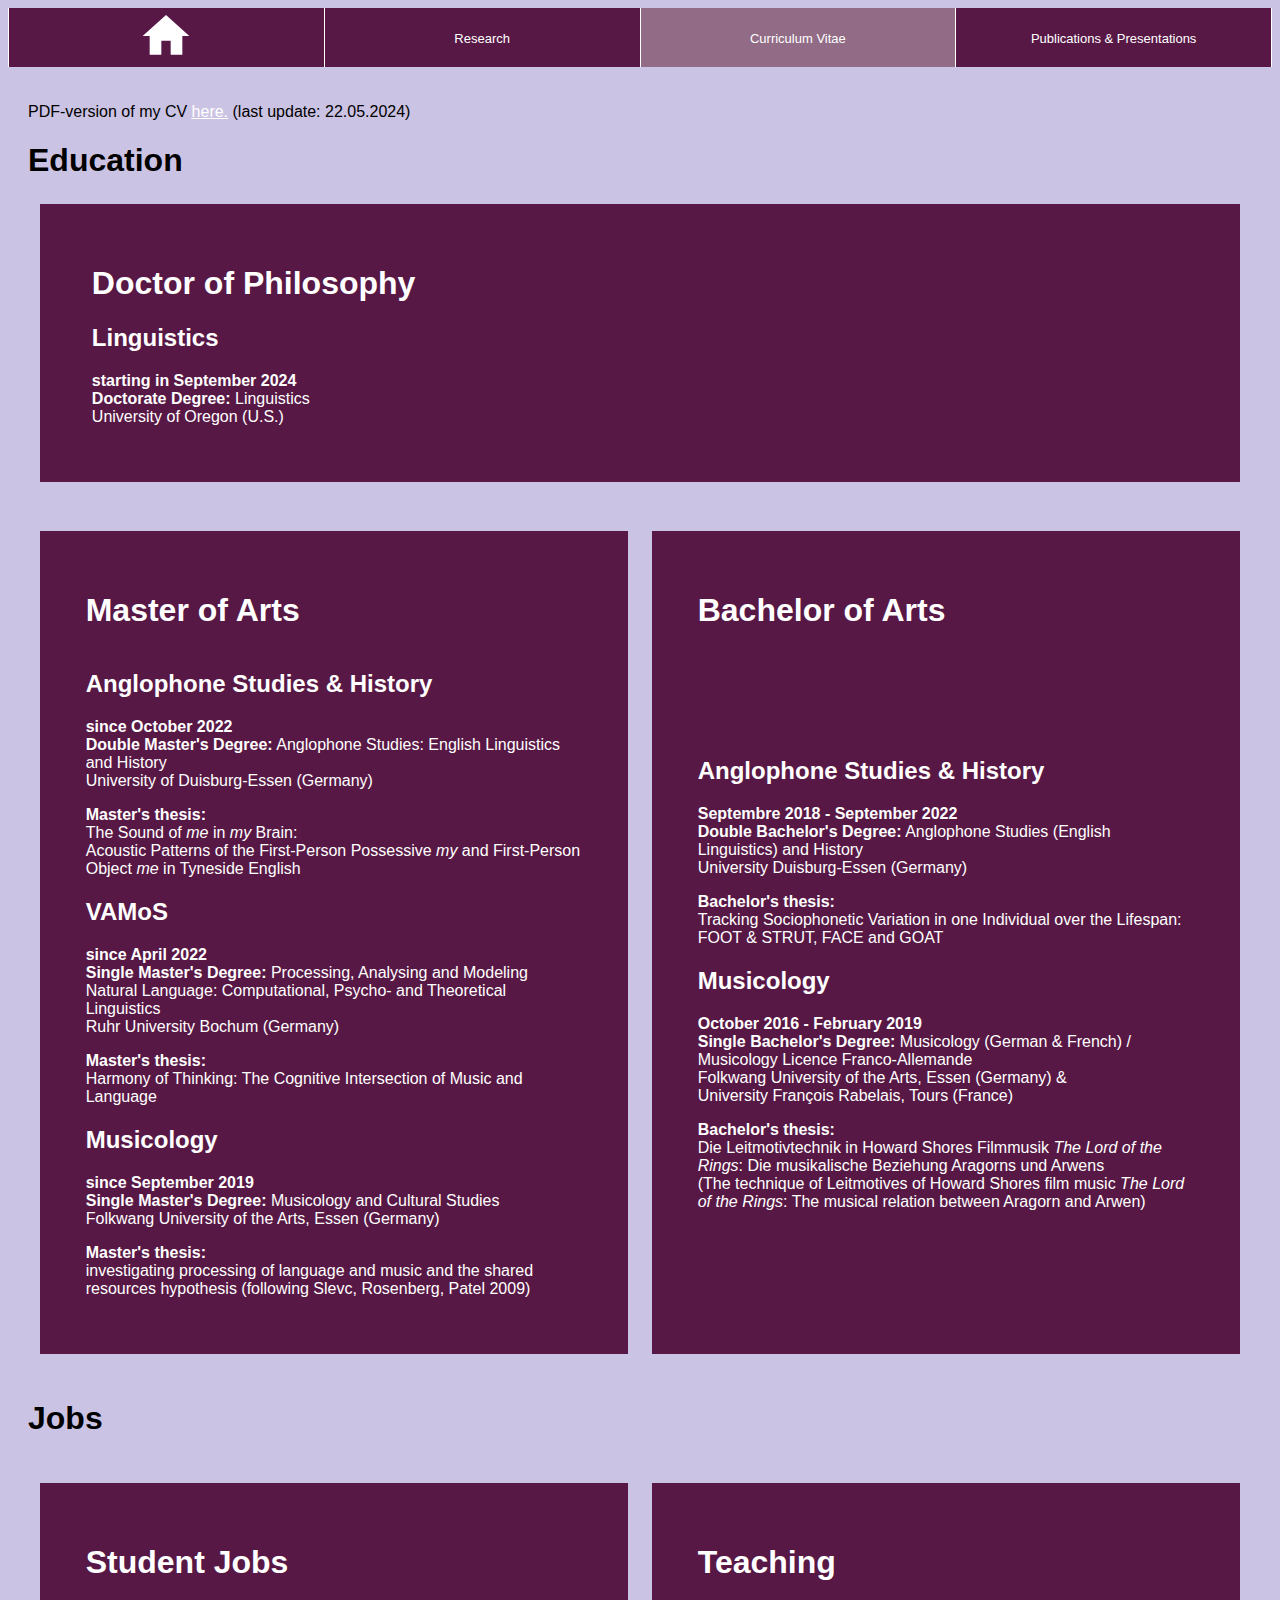
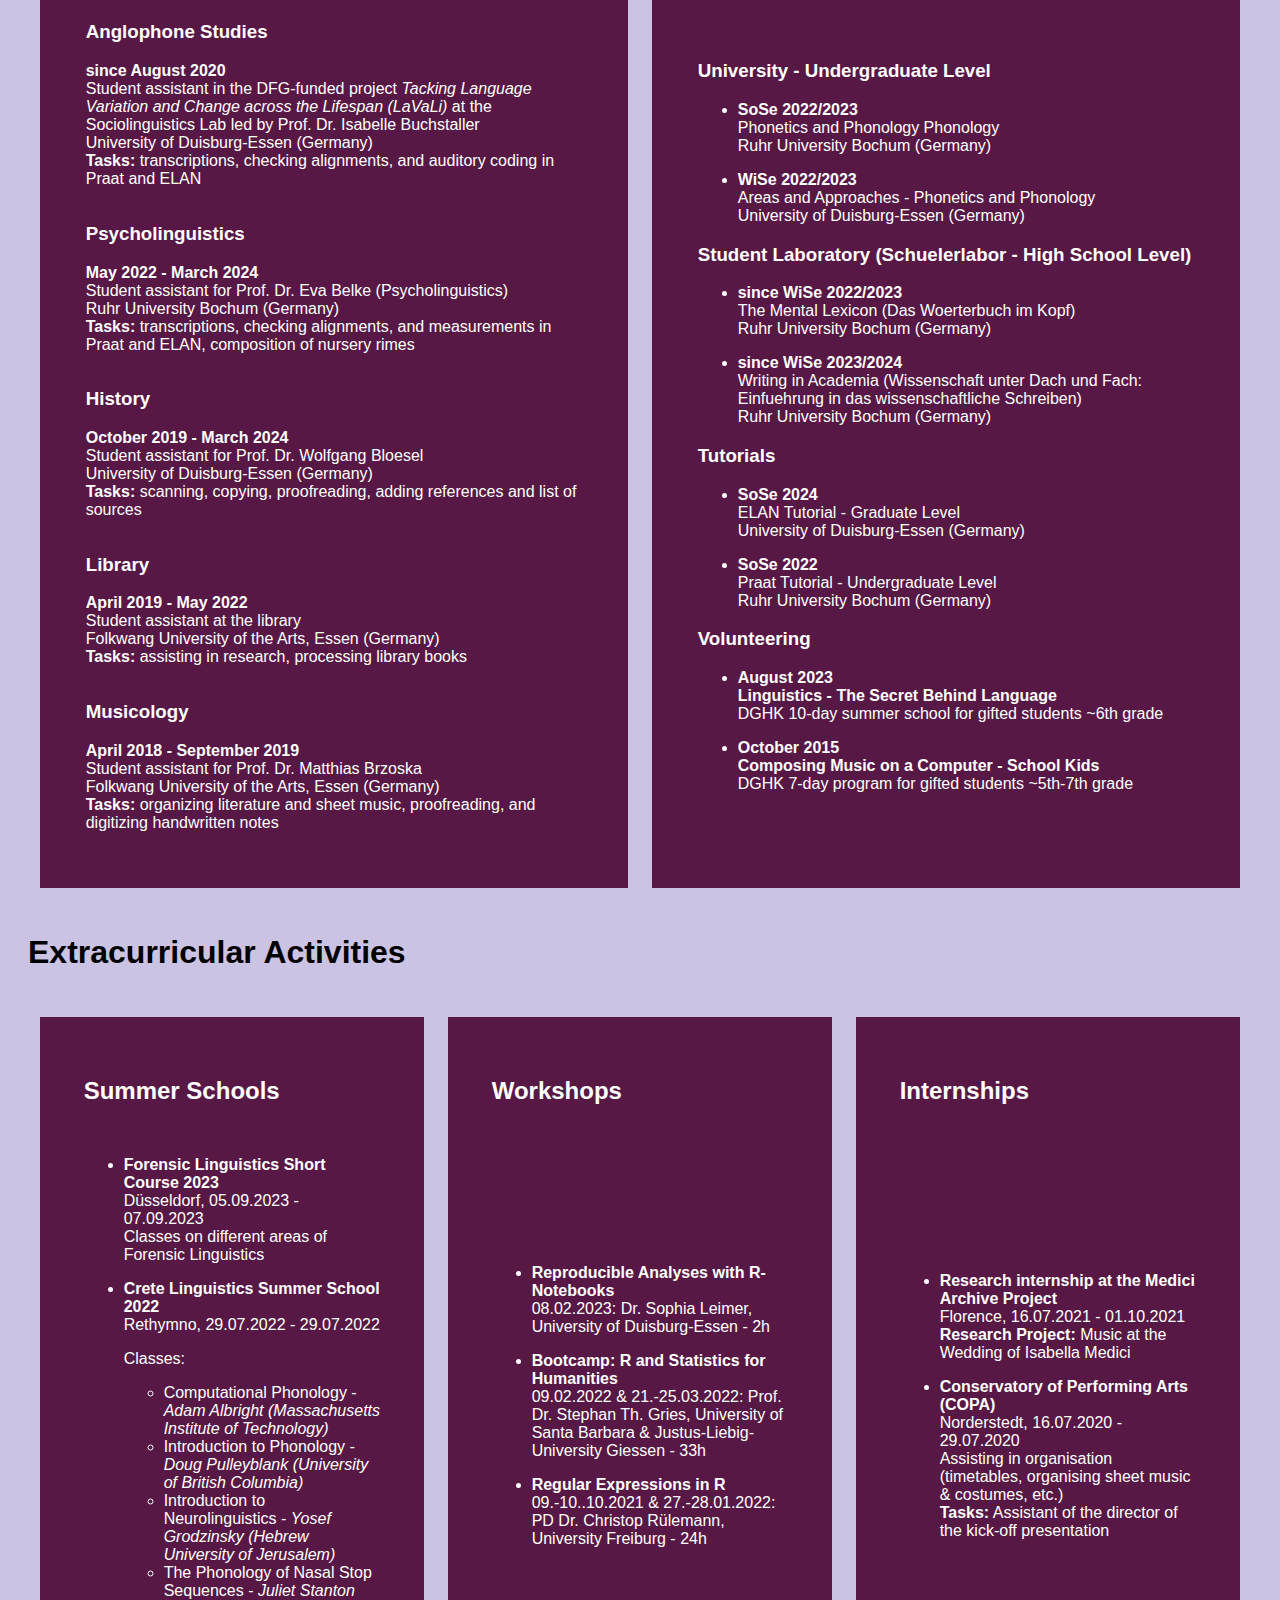
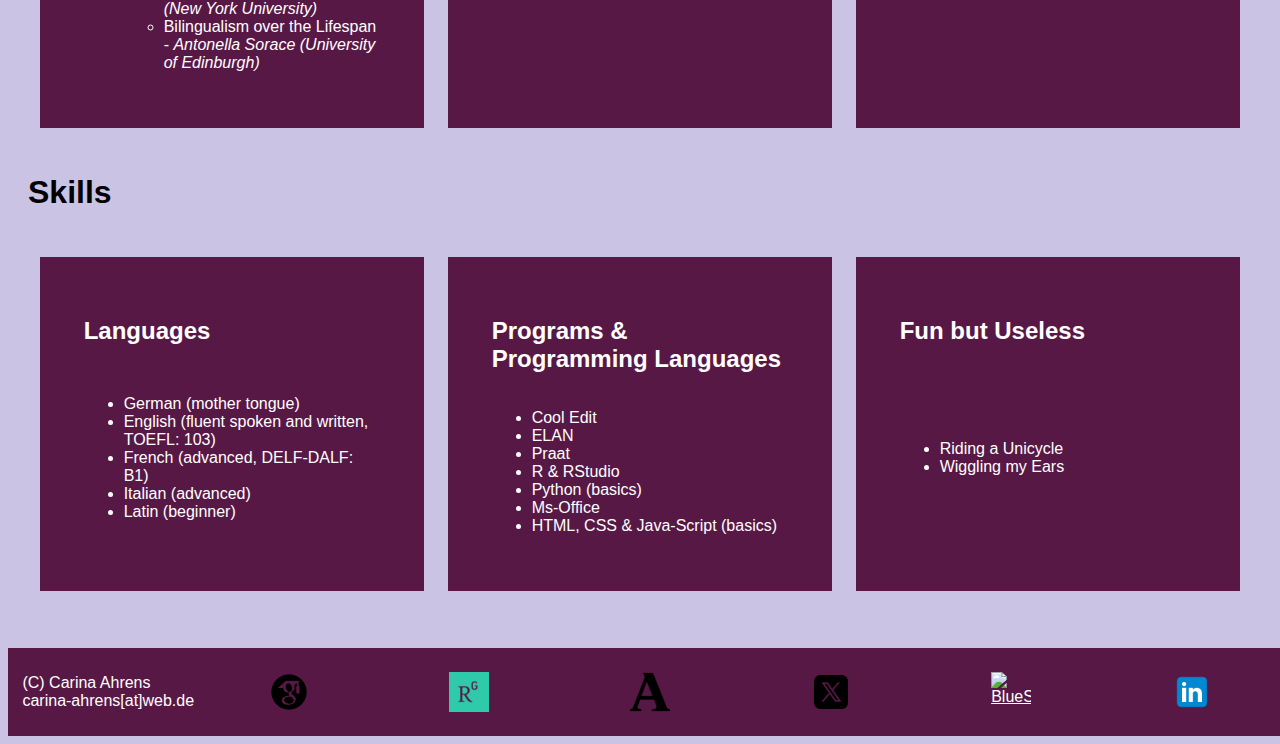
==== commit 4f296623: "Update CV.html" ====
--- a/CV.html
+++ b/CV.html
@@ -107,7 +107,7 @@
       </nav>
     </header>
     <div class="page">
-      <p>PDF-version of my CV <a href="CV_Ahrens.pdf">here.</a></p>
+      <p>PDF-version of my CV <a href="CV_Ahrens.pdf">here.</a> (last update: 22.05.2024)</p>
       <h1 id="Education">Education</h1>
       <!--<div class="grid">-->
         <div class="flex-container_single">
@@ -141,7 +141,7 @@
               The Sound of <i>me</i> in <i>my</i> Brain:
               <br />
               Acoustic Patterns of the First-Person Possessive <i>my</i> and
-              First-Person Accusative Object <i>me</i> in Tyneside English
+              First-Person Object <i>me</i> in Tyneside English
             </p>
           </div>
           <div>
@@ -155,7 +155,7 @@
             </p>
             <p>
               <strong>Master's thesis:</strong><br />
-              investigating processing of language and music and the shared resources hypothesis (following Slevc, Rosenberg, Patel 2009)
+              Harmony of Thinking: The Cognitive Intersection of Music and Language
             </p>
           </div>
           <div>
@@ -566,7 +566,9 @@
           </ul>
         </div>
       </div>
-    </div><footer>
+    </div>
+      </div>
+      <footer>
       <div class="'footer">
       <ul class="footer-list">
         <li class="impressum-list"><p>(C) Carina Ahrens<br />
@@ -574,35 +576,35 @@
         </li>
         <li>
           <a href="https://scholar.google.de/citations?user=TQxh7FgAAAAJ&hl=de">
-            <img class="icon" src="GoogleScholar.png" alt="Google Scholar" />
+            <img class="icon" src="GoogleScholar.png" alt=" Google Scholar." />
           </a><br />
           <p><br />
             <br /></p>
         </li>
         <li>
           <a href="https://www.researchgate.net/profile/Carina-Ahrens">
-            <img class="icon" src="ResearchGate.png" alt="Research Gate" />
+            <img class="icon" src="ResearchGate.png" alt=" Research Gate." />
           </a><br />
           <p><br />
             <br /></p>
         </li>
         <li>
           <a href="https://uni-due.academia.edu/CarinaAhrens">
-            <img class="icon" src="Academia.edu.png" alt="Academia.edu" />
+            <img class="icon" src="Academia.edu.png" alt=" Academia.edu" />
           </a><br />
           <p><br />
             <br /></p>
         </li>
         <li>
           <a href="https://twitter.com/CarinaAhr_ns">
-            <img class="icon" src="Twitter.png" alt="Twitter" />
+            <img class="icon" src="Twitter.png" alt=" Twitter/X." />
           </a><br />
           <p><br />
             <br /></p>
           </li>
         <li>
           <a href="https://bsky.app/profile/carinaahrens.bsky.social">
-            <img class="icon" src="BlueSky.png" alt="BlueSky" />
+            <img class="icon" src="BlueSky.png" alt=" BlueSky." />
           </a><br />
           <p><br />
             <br /></p>
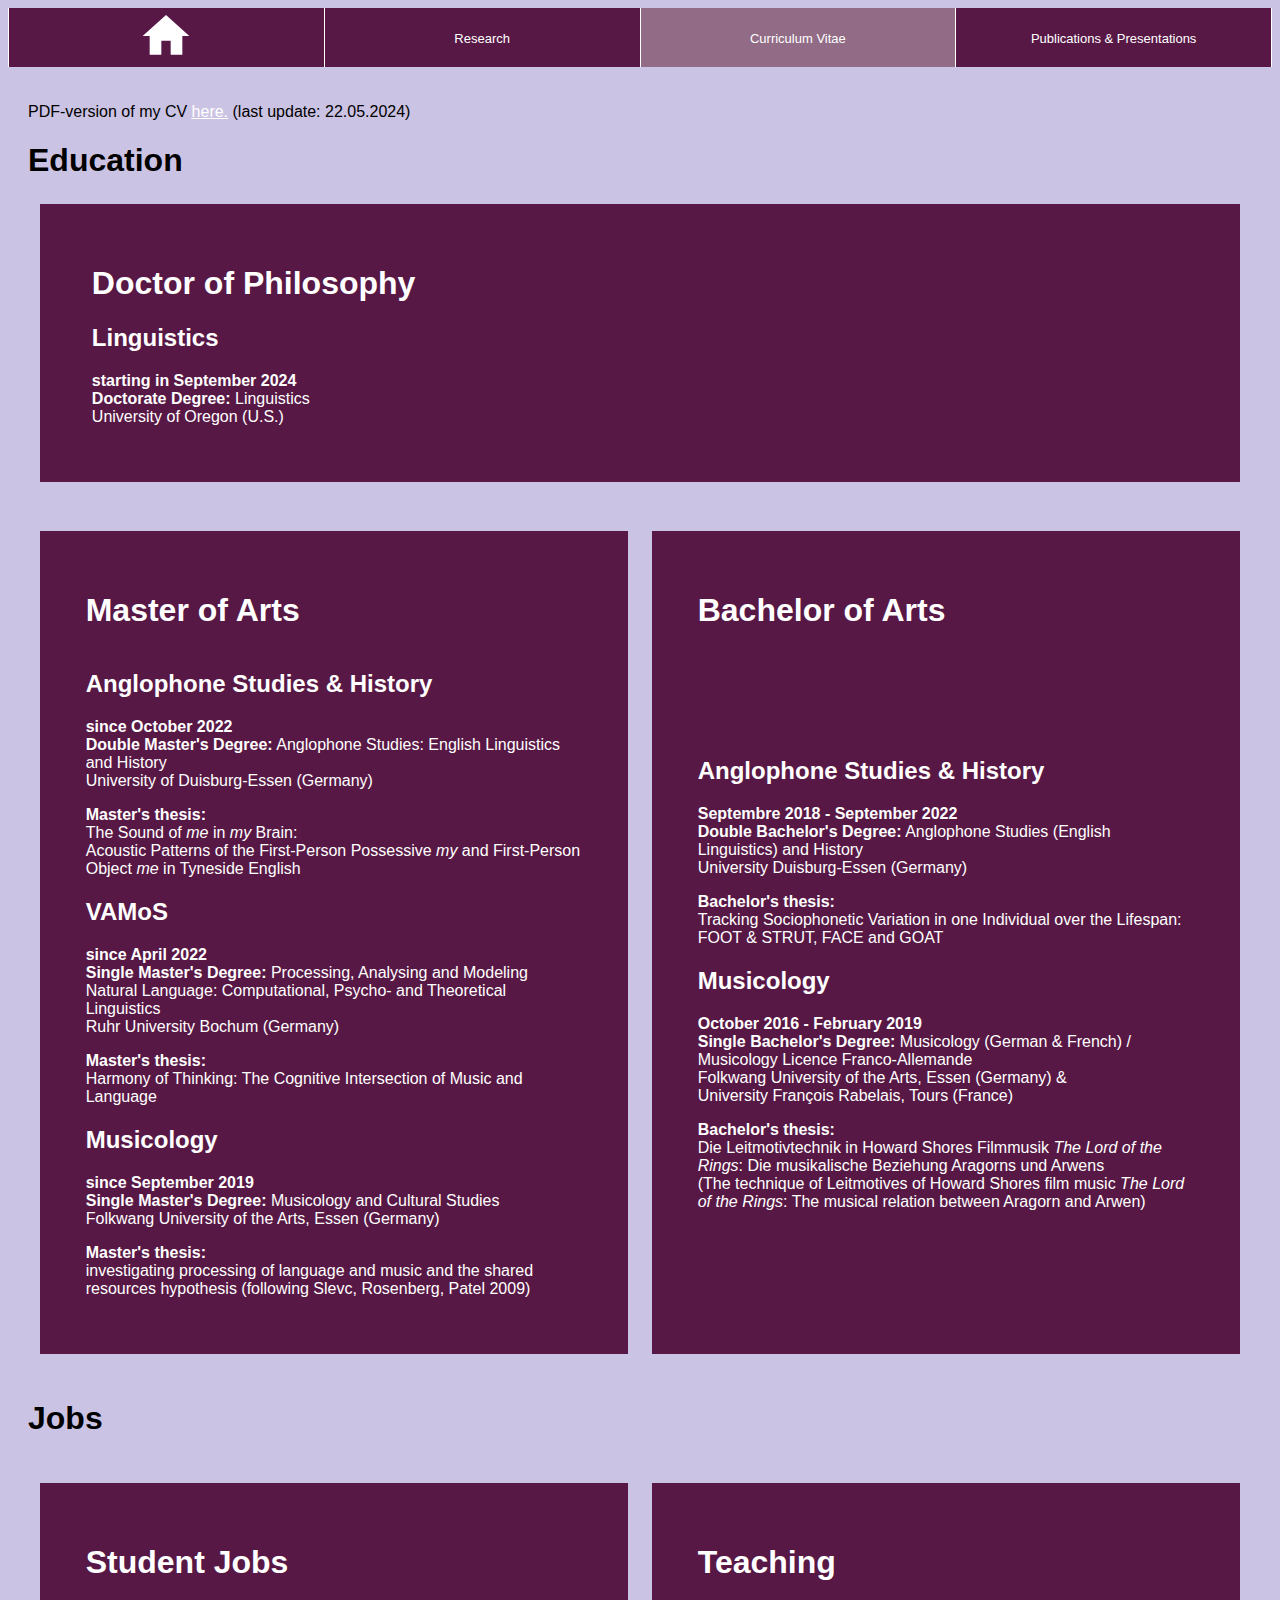
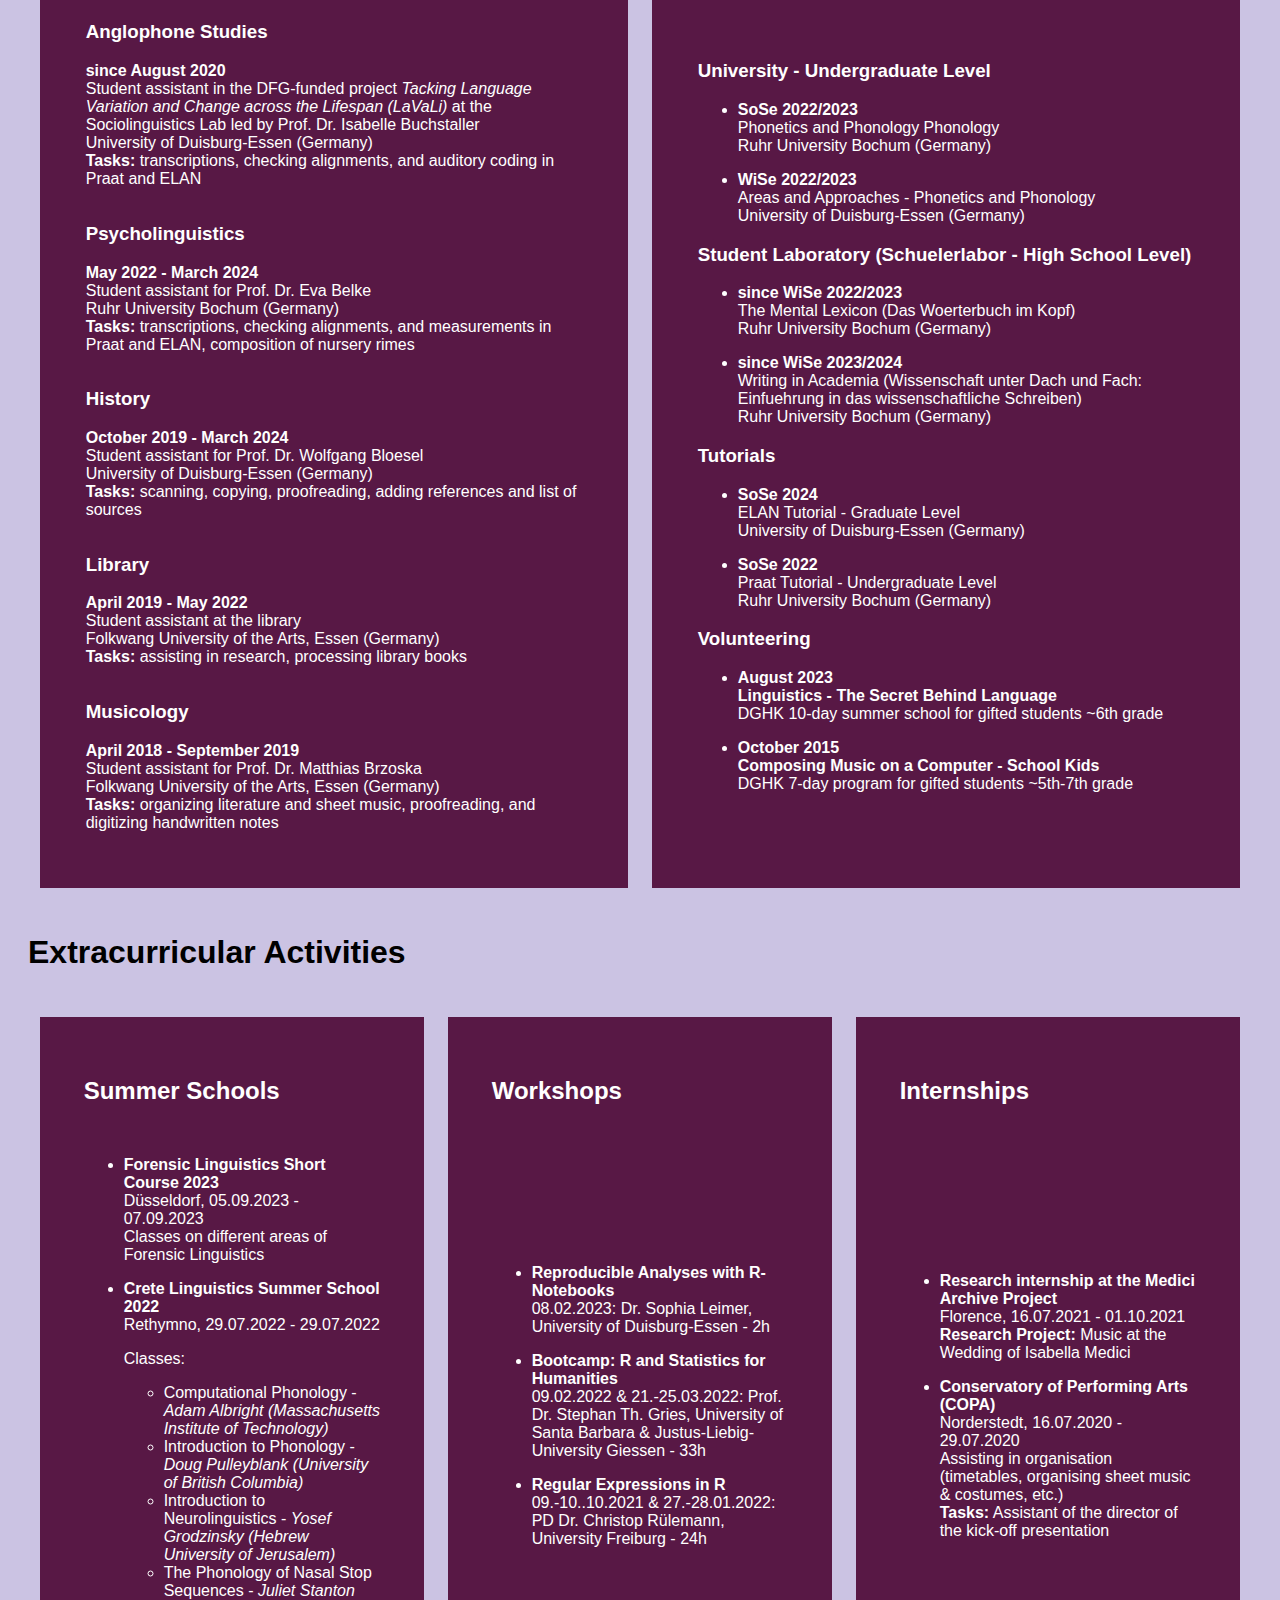
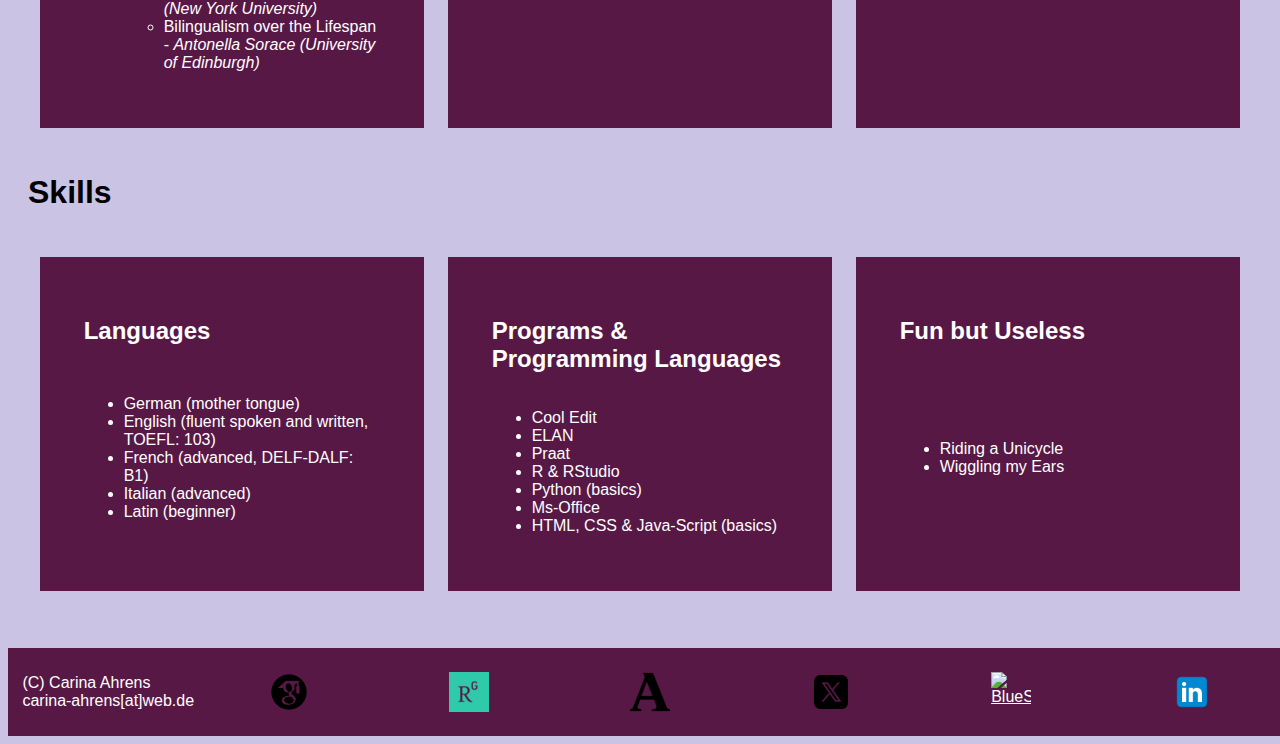
==== commit 274dc045: "Update CV.html" ====
--- a/CV.html
+++ b/CV.html
@@ -236,7 +236,7 @@
             <h3>Psycholinguistics</h3>
             <p>
               <strong>May 2022 - March 2024</strong><br />
-              Student assistant for Prof. Dr. Eva Belke (Psycholinguistics)<br />
+              Student assistant for Prof. Dr. Eva Belke<br />
               Ruhr University Bochum (Germany) <br />
               <strong>Tasks:</strong> transcriptions, checking alignments, and
               measurements in Praat and ELAN, composition of nursery rimes
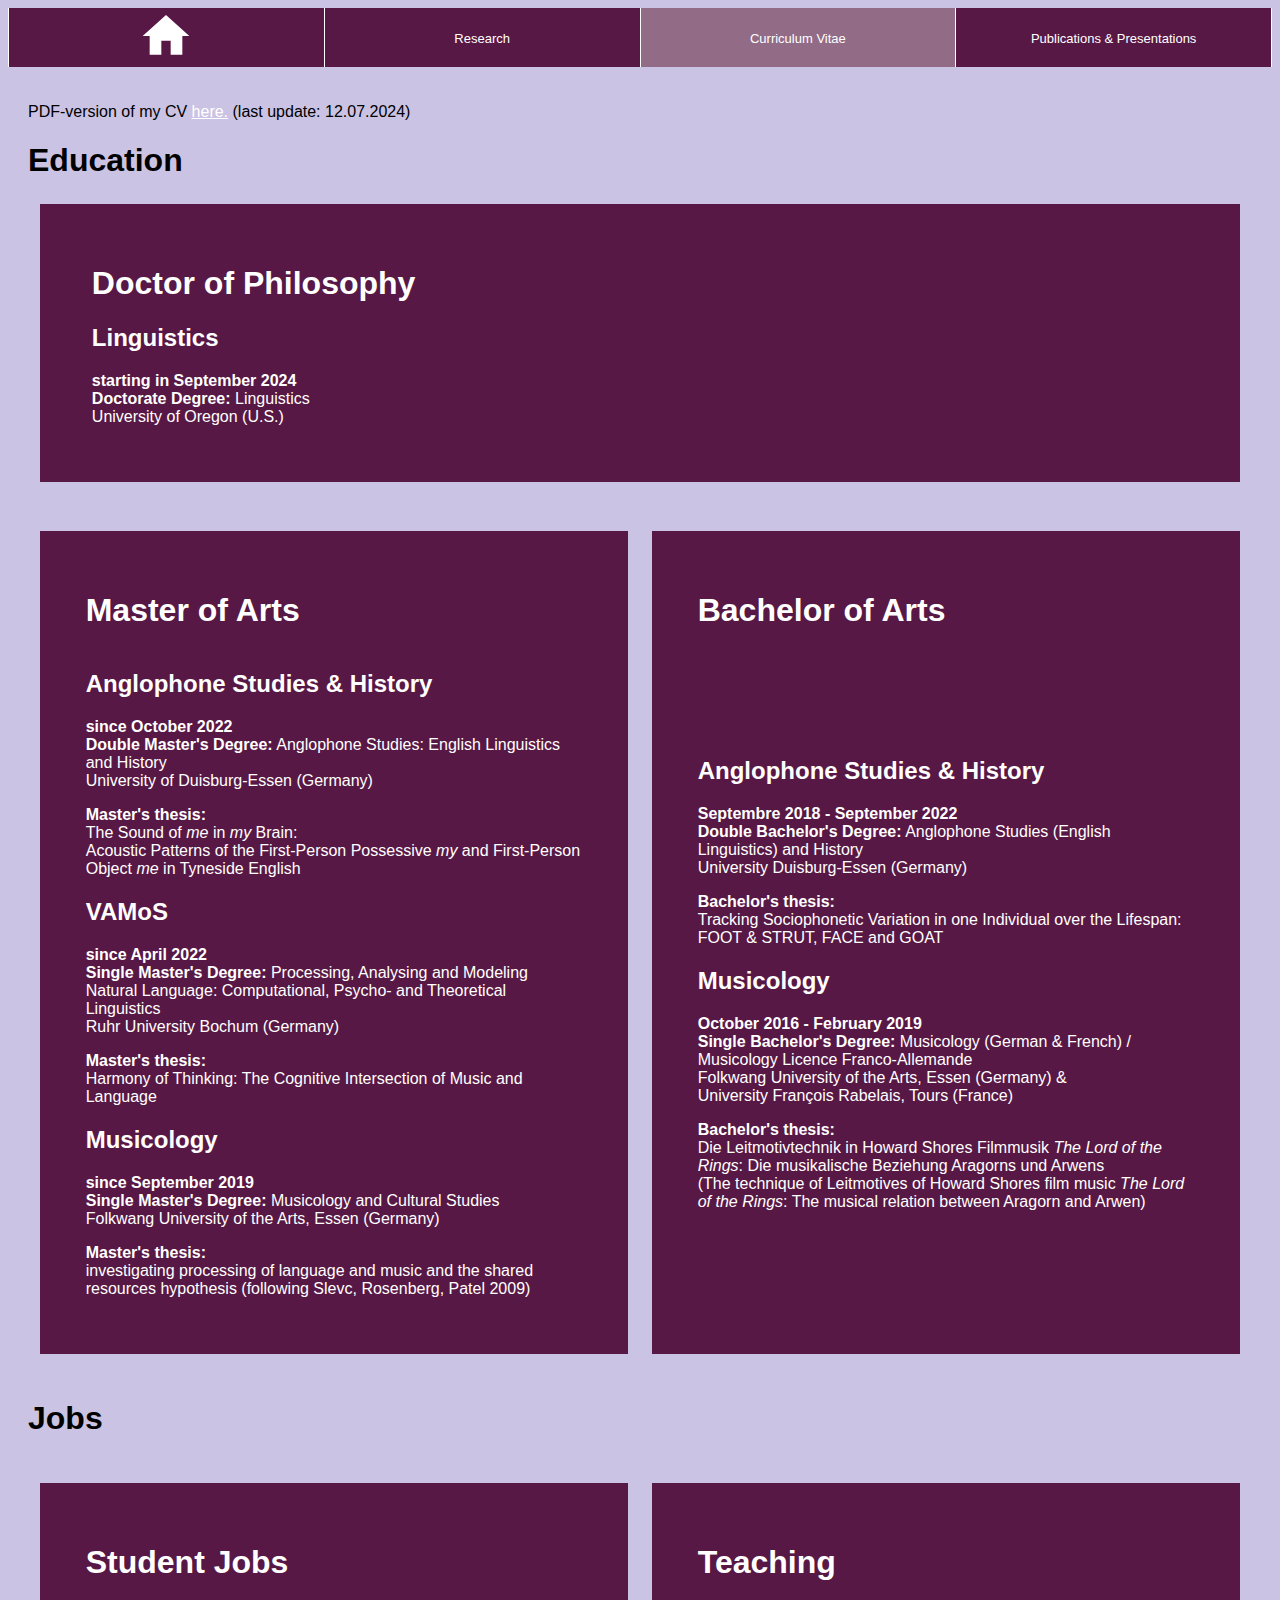
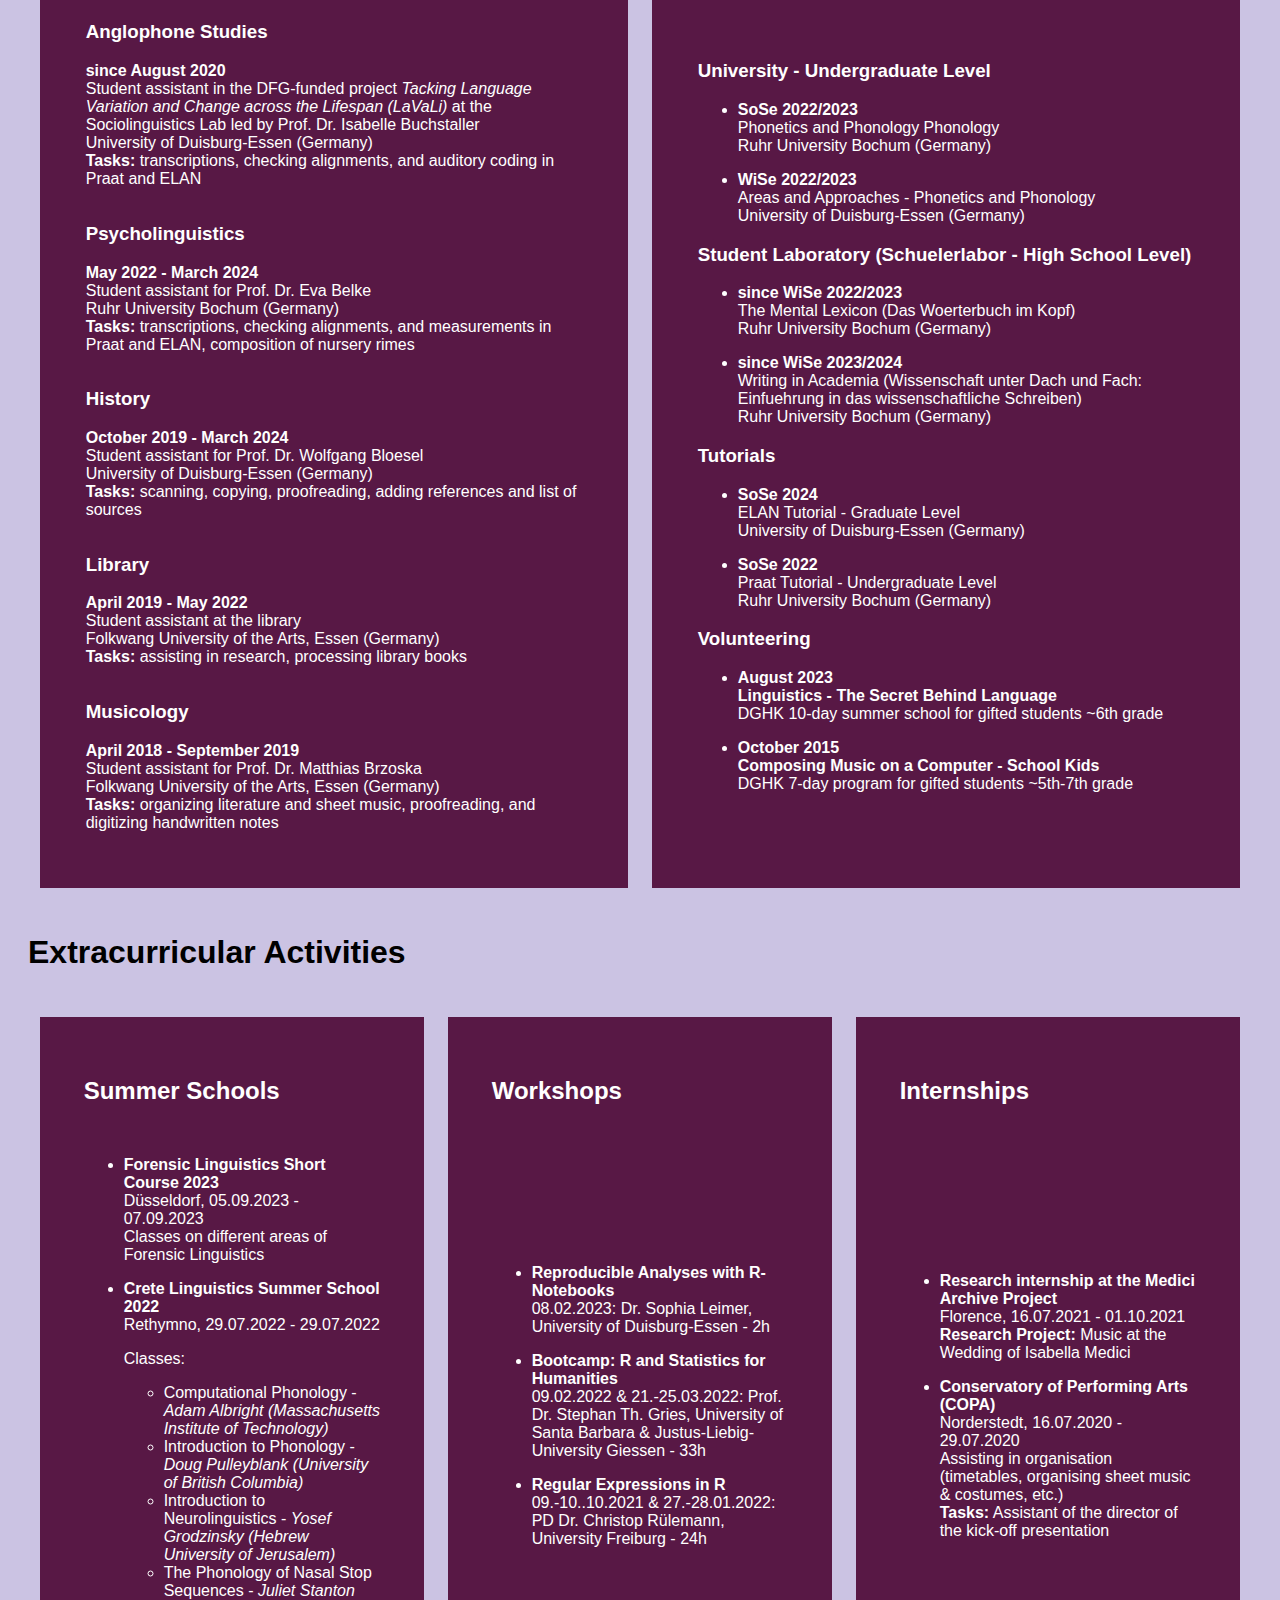
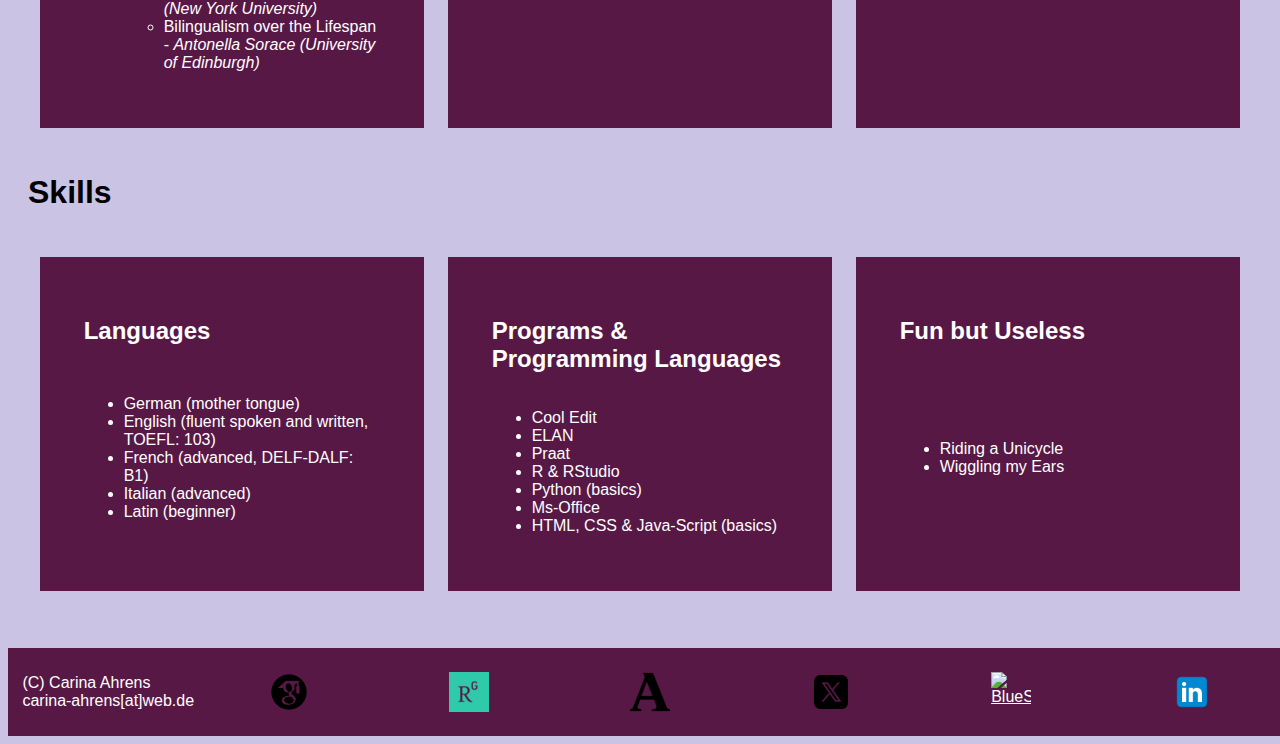
==== commit 511dd455: "Update CV.html" ====
--- a/CV.html
+++ b/CV.html
@@ -4,7 +4,7 @@
     <meta charset="UTF-8" />
     <meta http-equiv="X-UA-Compatible" content="IE=edge" />
     <meta name="viewport" content="width=device-width, initial-scale=1.0" />
-    <title>Carina Ahrens</title>
+    <title>Carina Ahrens - CV</title>
     <link rel="preconnect" href="https://fonts.bunny.net" />
     <link
       href="https://fonts.bunny.net/css?family=roboto:400"
@@ -107,7 +107,7 @@
       </nav>
     </header>
     <div class="page">
-      <p>PDF-version of my CV <a href="CV_Ahrens.pdf">here.</a> (last update: 22.05.2024)</p>
+      <p>PDF-version of my CV <a href="CV_Ahrens.pdf">here.</a> (last update: 12.07.2024)</p>
       <h1 id="Education">Education</h1>
       <!--<div class="grid">-->
         <div class="flex-container_single">
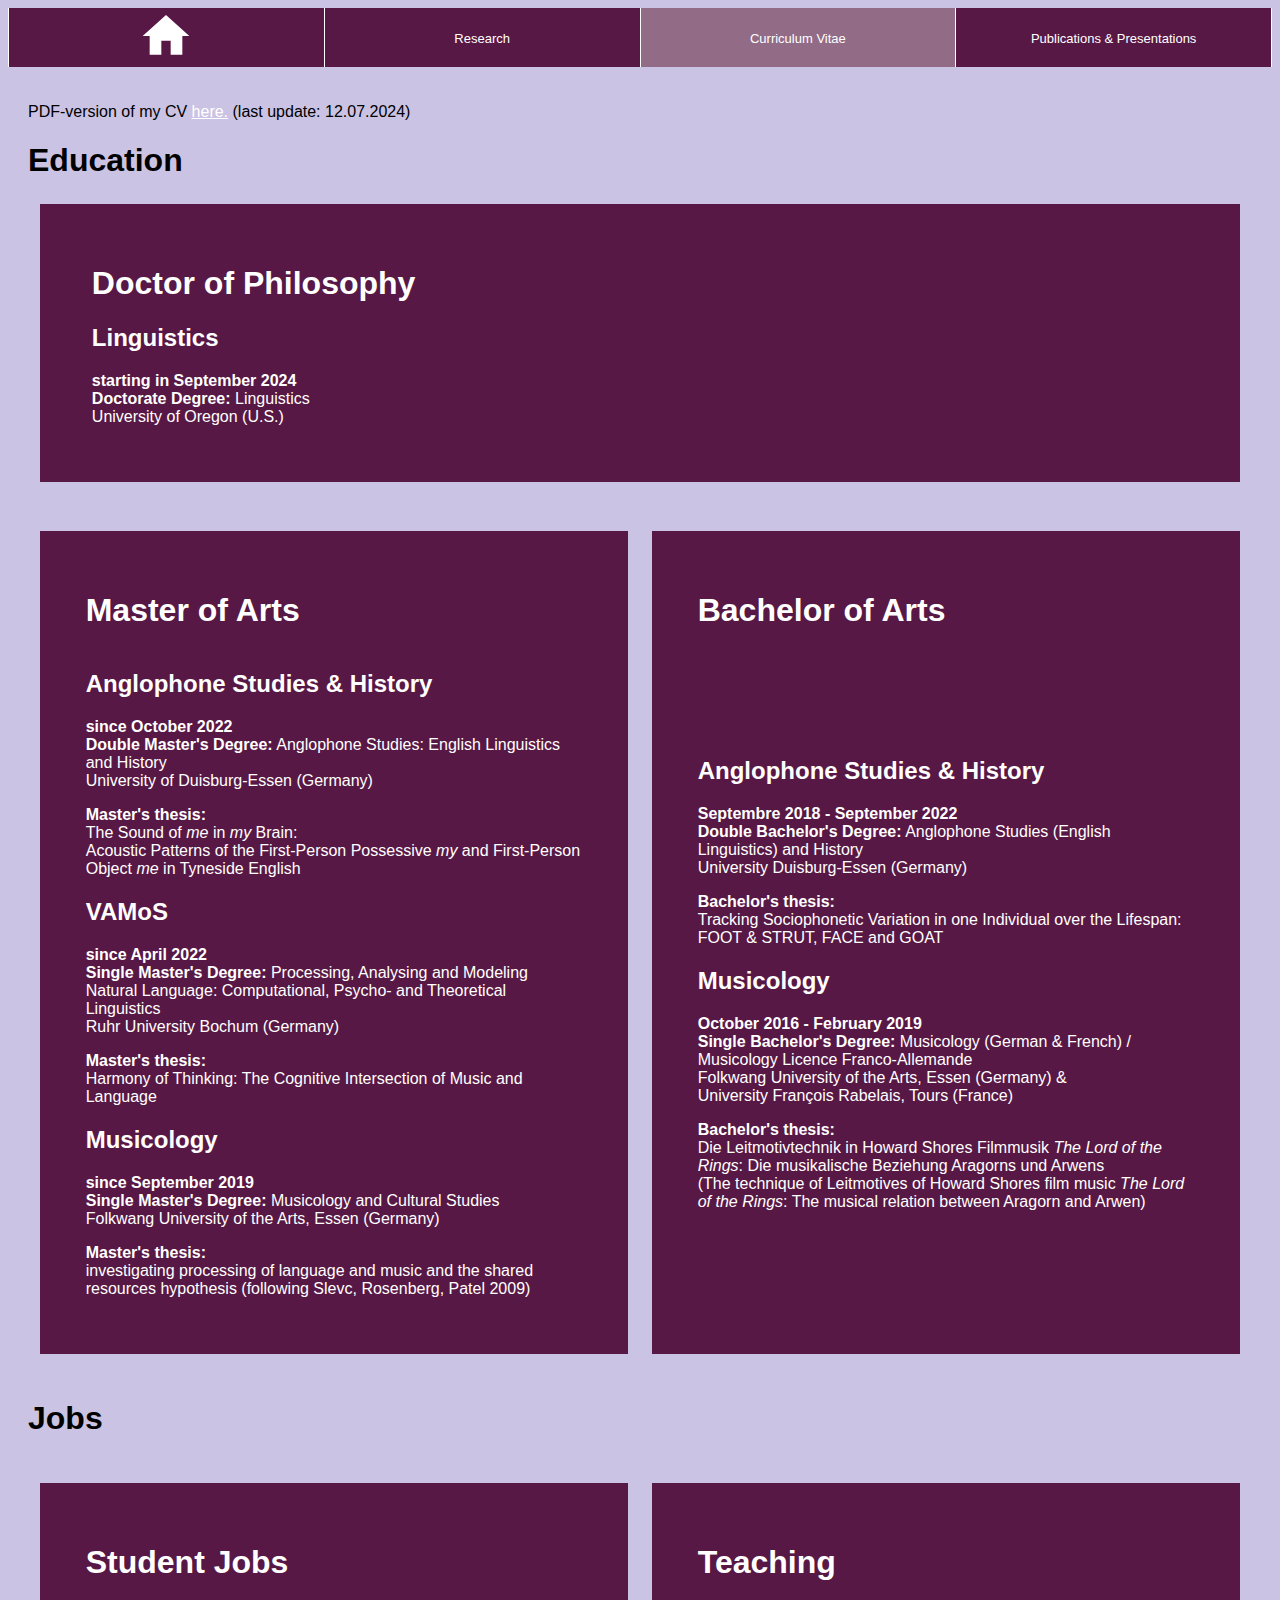
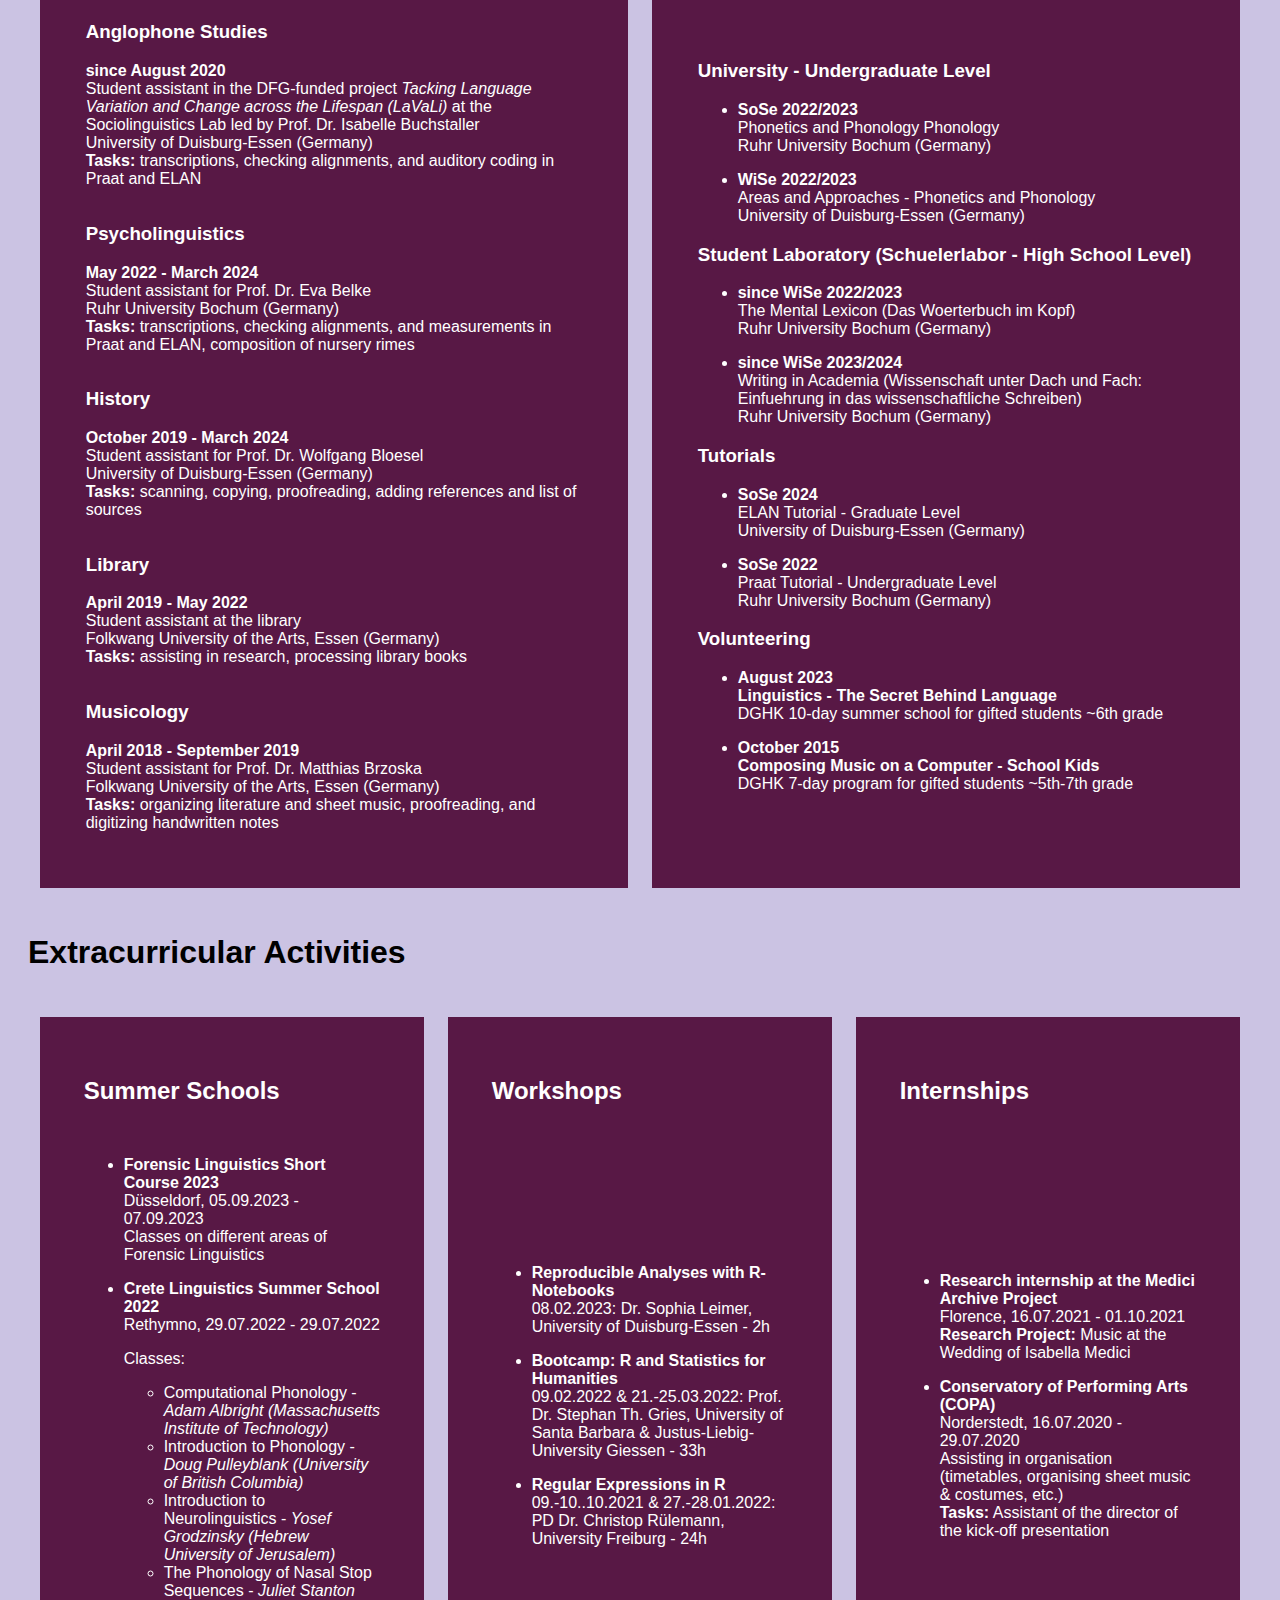
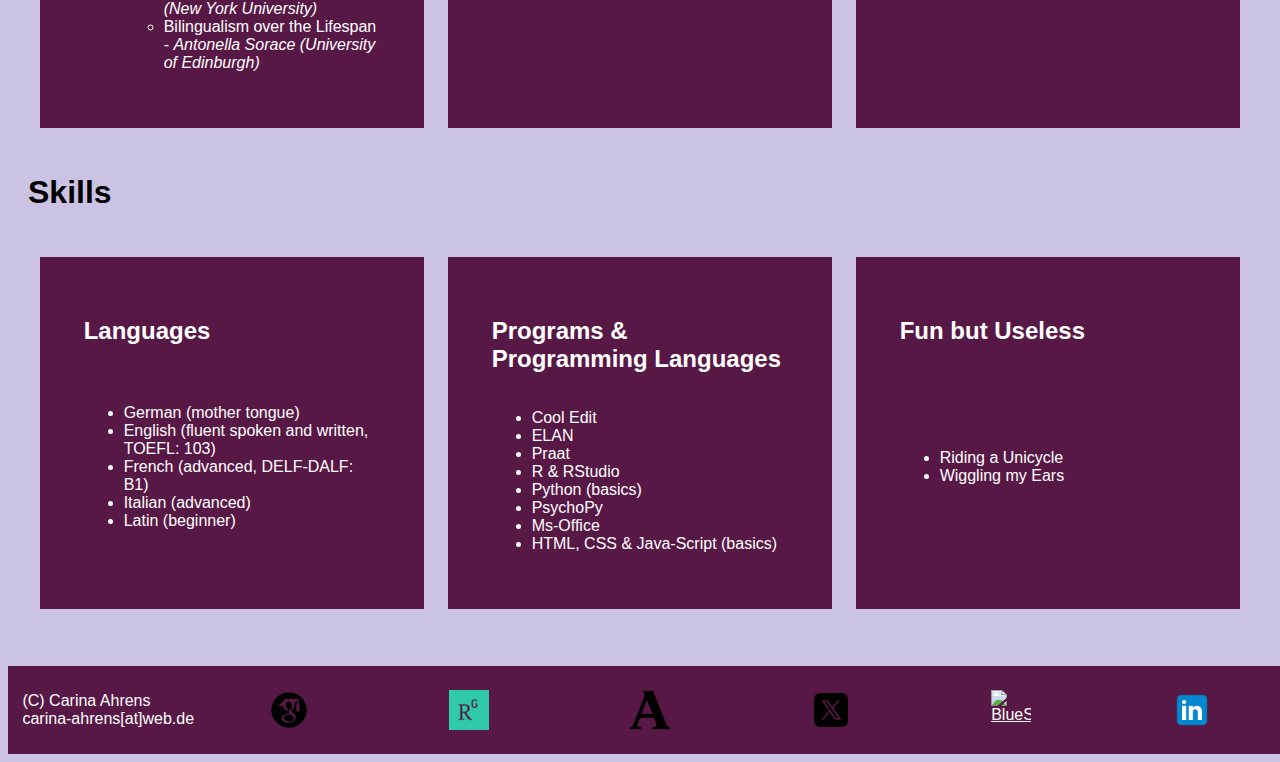
==== commit 40554564: "Update CV.html" ====
--- a/CV.html
+++ b/CV.html
@@ -551,6 +551,7 @@
             <li>Praat</li>
             <li>R & RStudio</li>
             <li>Python (basics)</li>
+            <li>PsychoPy</li>
             <li>Ms-Office</li>
             <li>HTML, CSS & Java-Script (basics)</li>
             <!--<li>HTML, CSS, Java-Scripts (Basics)</li>-->
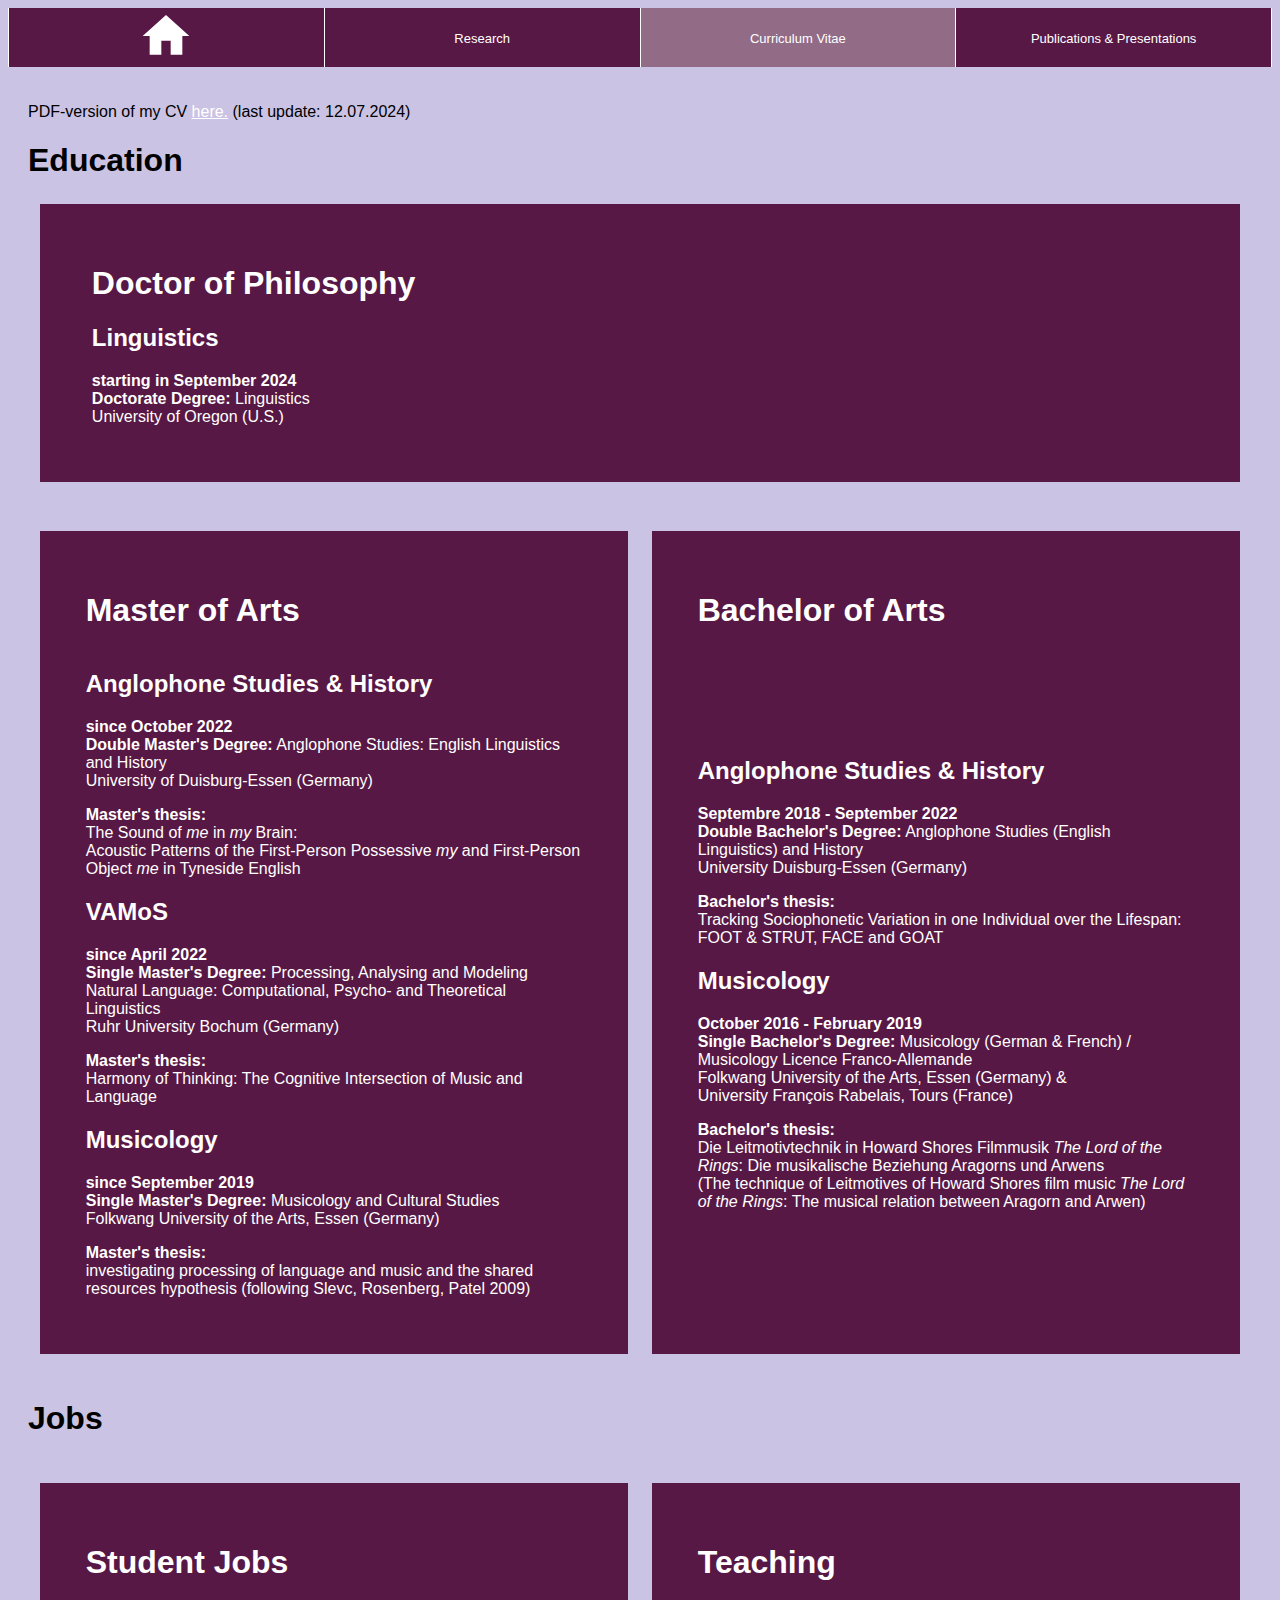
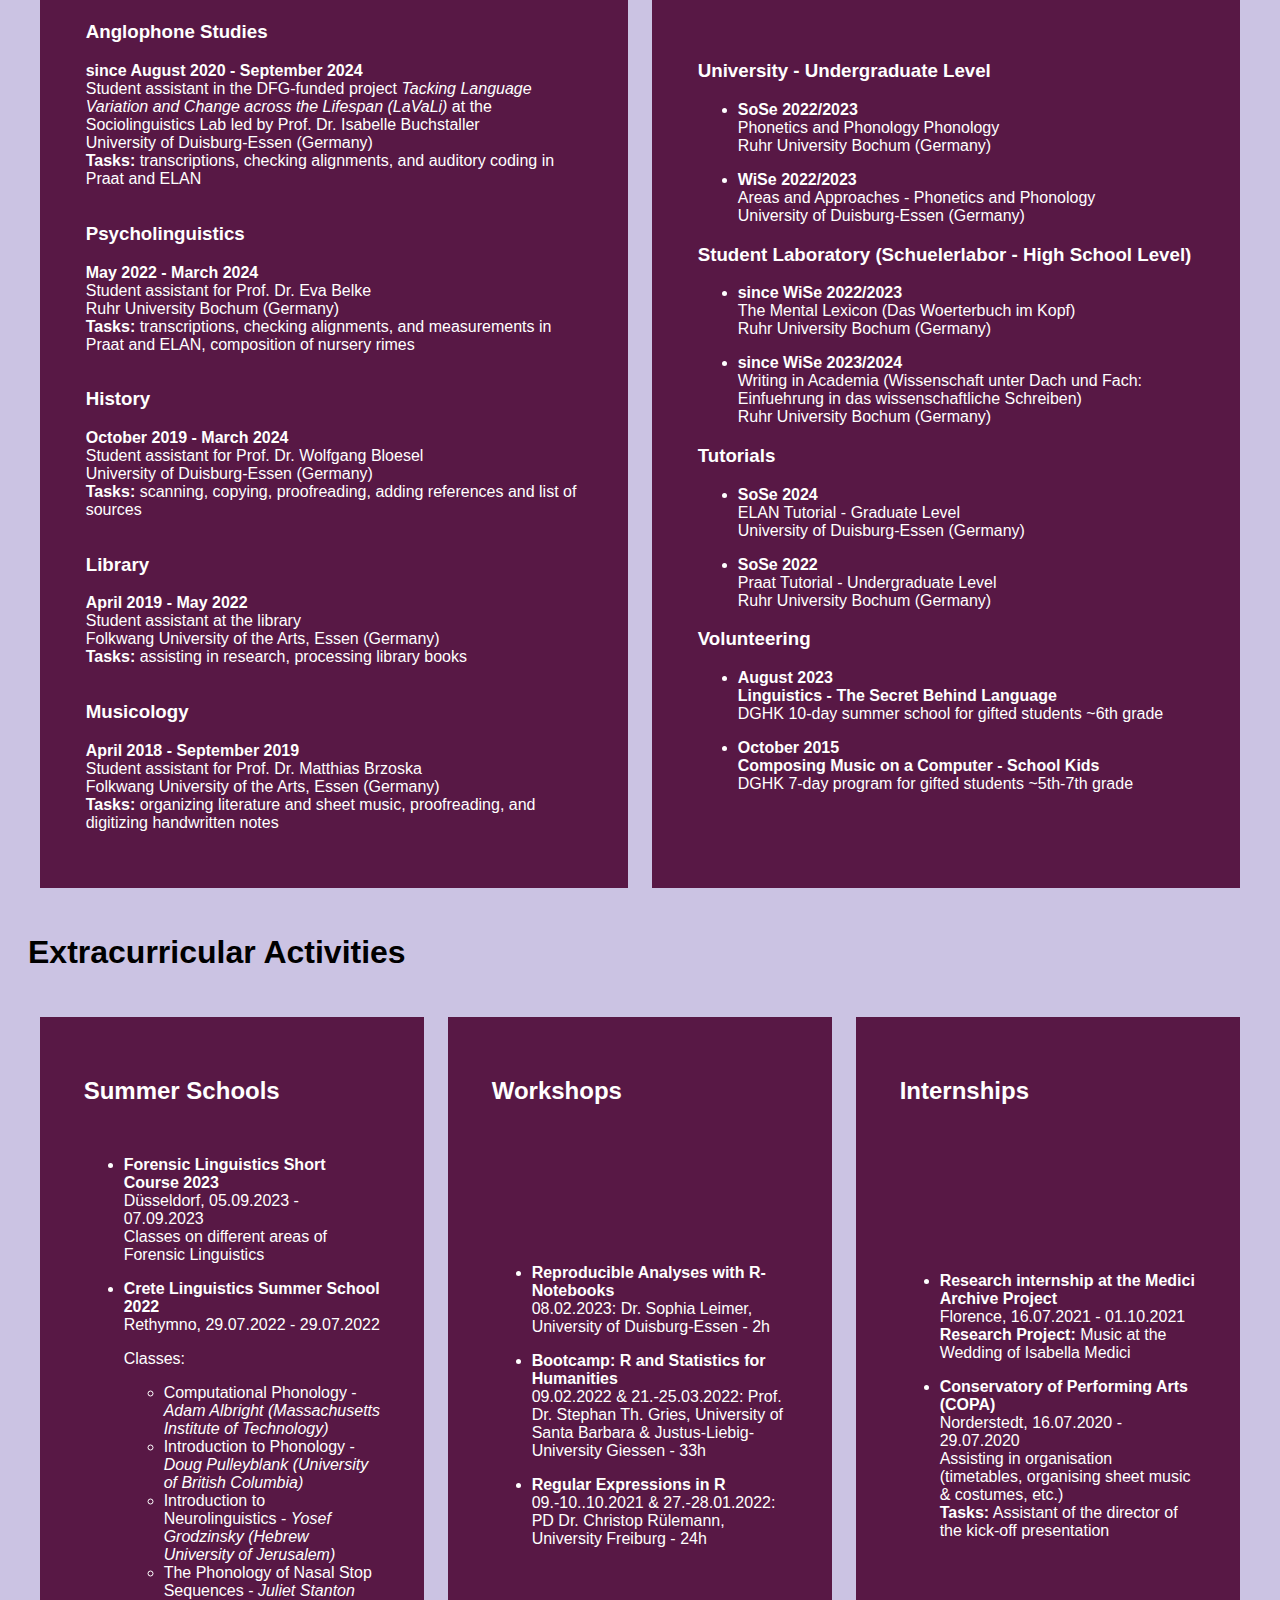
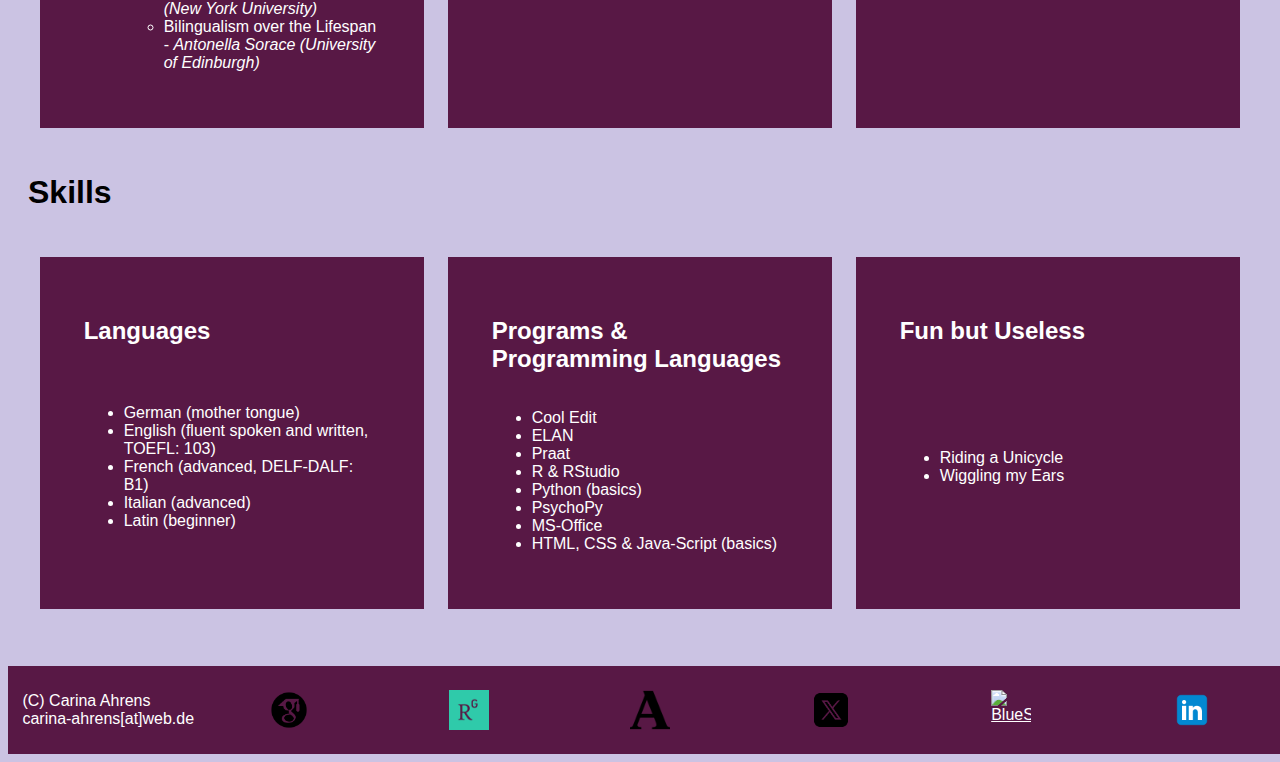
==== commit 2fe22bc2: "Update CV.html" ====
--- a/CV.html
+++ b/CV.html
@@ -221,7 +221,7 @@
           <div>
             <h3>Anglophone Studies</h3>
             <p>
-              <strong>since August 2020</strong><br />
+              <strong>since August 2020 - September 2024</strong><br />
               Student assistant in the DFG-funded project
               <i
                 >Tacking Language Variation and Change across the Lifespan
@@ -552,7 +552,7 @@
             <li>R & RStudio</li>
             <li>Python (basics)</li>
             <li>PsychoPy</li>
-            <li>Ms-Office</li>
+            <li>MS-Office</li>
             <li>HTML, CSS & Java-Script (basics)</li>
             <!--<li>HTML, CSS, Java-Scripts (Basics)</li>-->
           </ul>
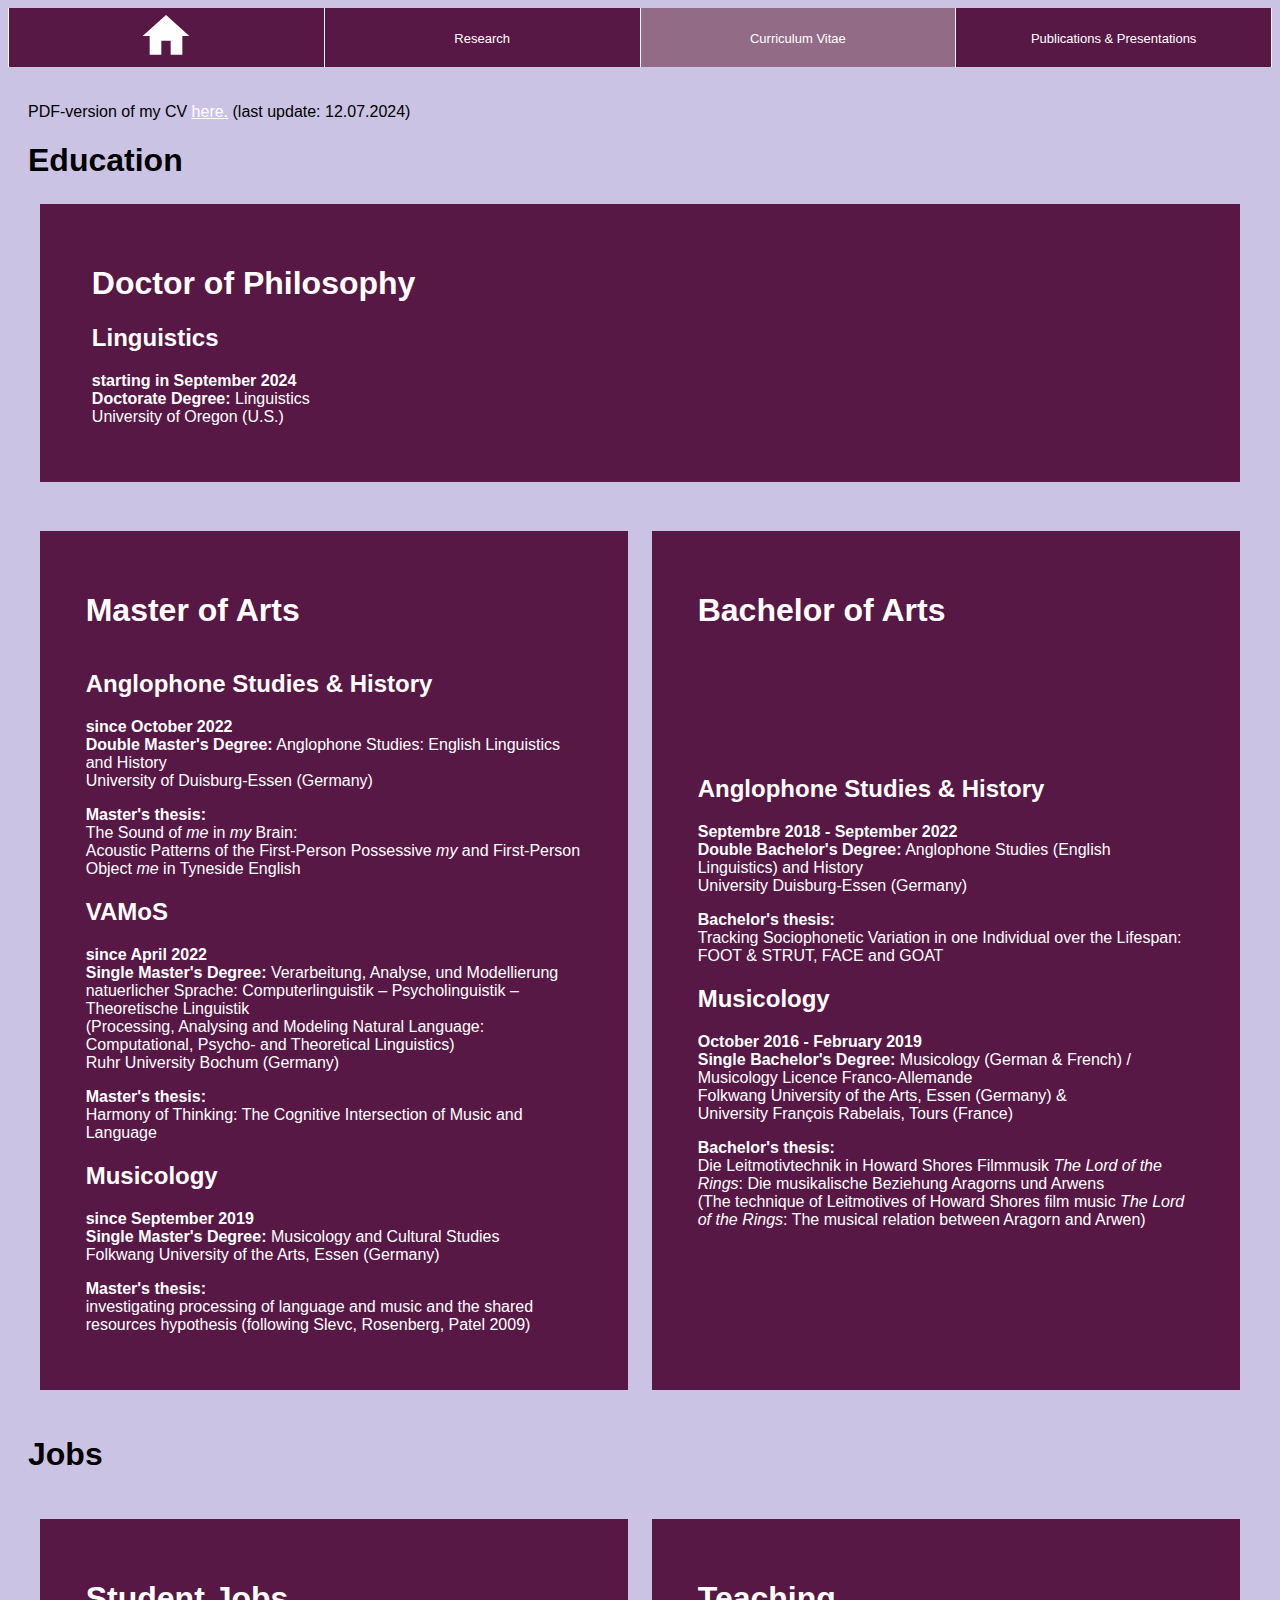
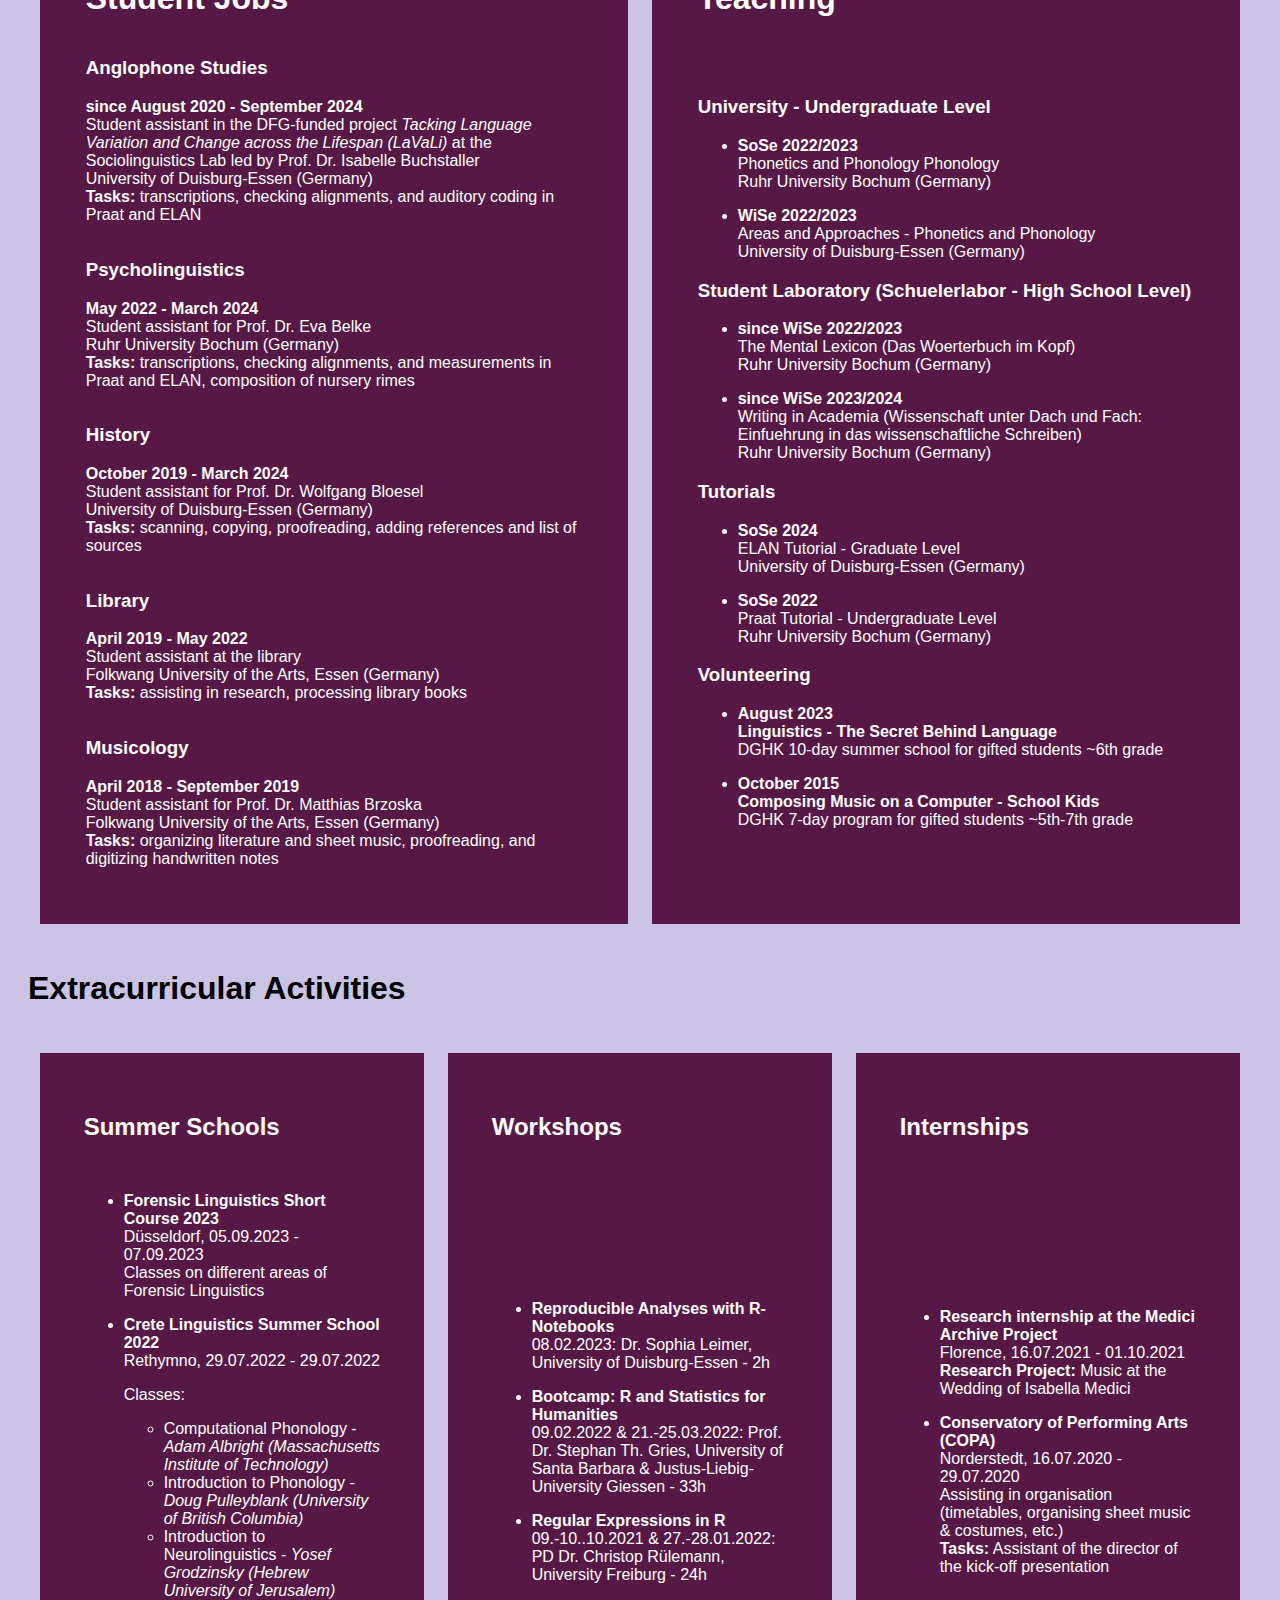
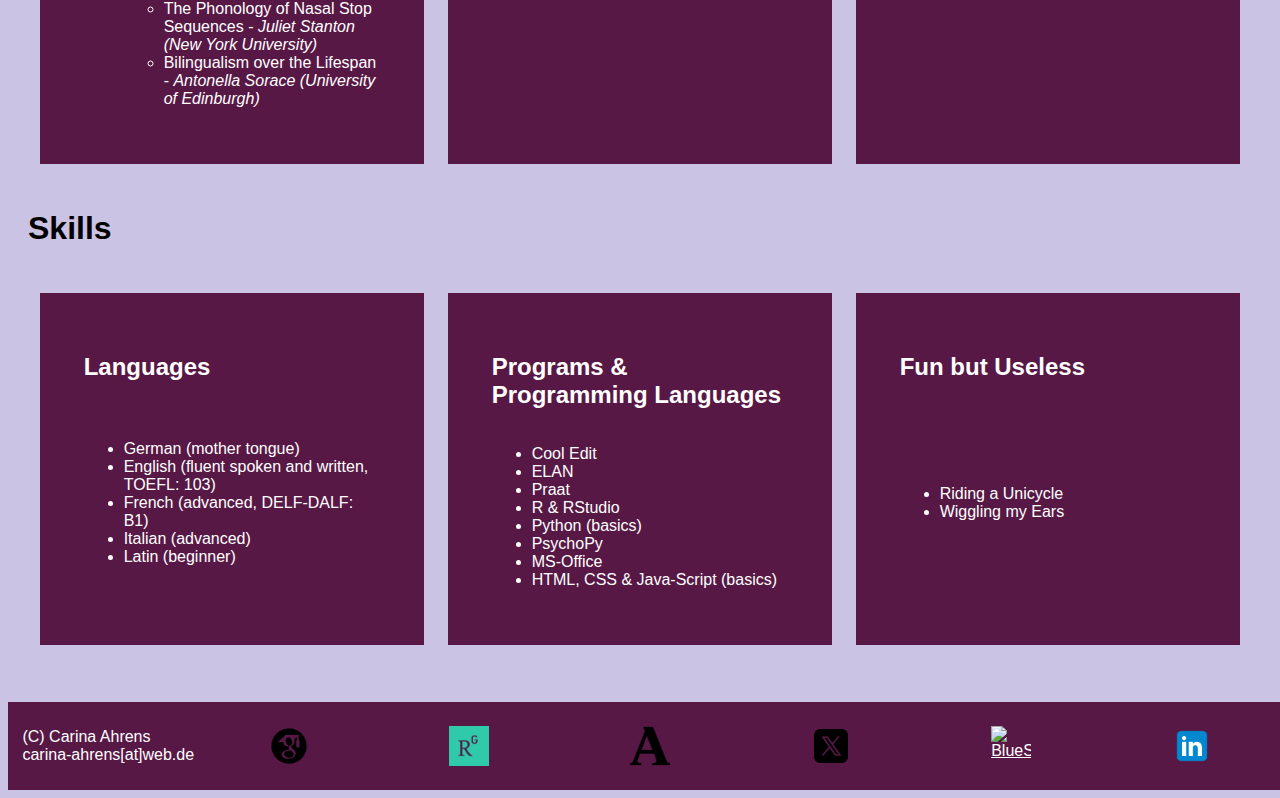
==== commit f2d2f72a: "Update CV.html" ====
--- a/CV.html
+++ b/CV.html
@@ -148,9 +148,10 @@
             <h2>VAMoS</h2>
             <p>
               <strong>since April 2022</strong><br />
-              <strong>Single Master's Degree:</strong> Processing, Analysing and
+              <strong>Single Master's Degree:</strong> Verarbeitung, Analyse, und Modellierung natuerlicher Sprache: Computerlinguistik – Psycholinguistik – Theoretische Linguistik<br />
+              (Processing, Analysing and
               Modeling Natural Language: Computational, Psycho- and Theoretical
-              Linguistics<br />
+              Linguistics)<br />
               Ruhr University Bochum (Germany)
             </p>
             <p>
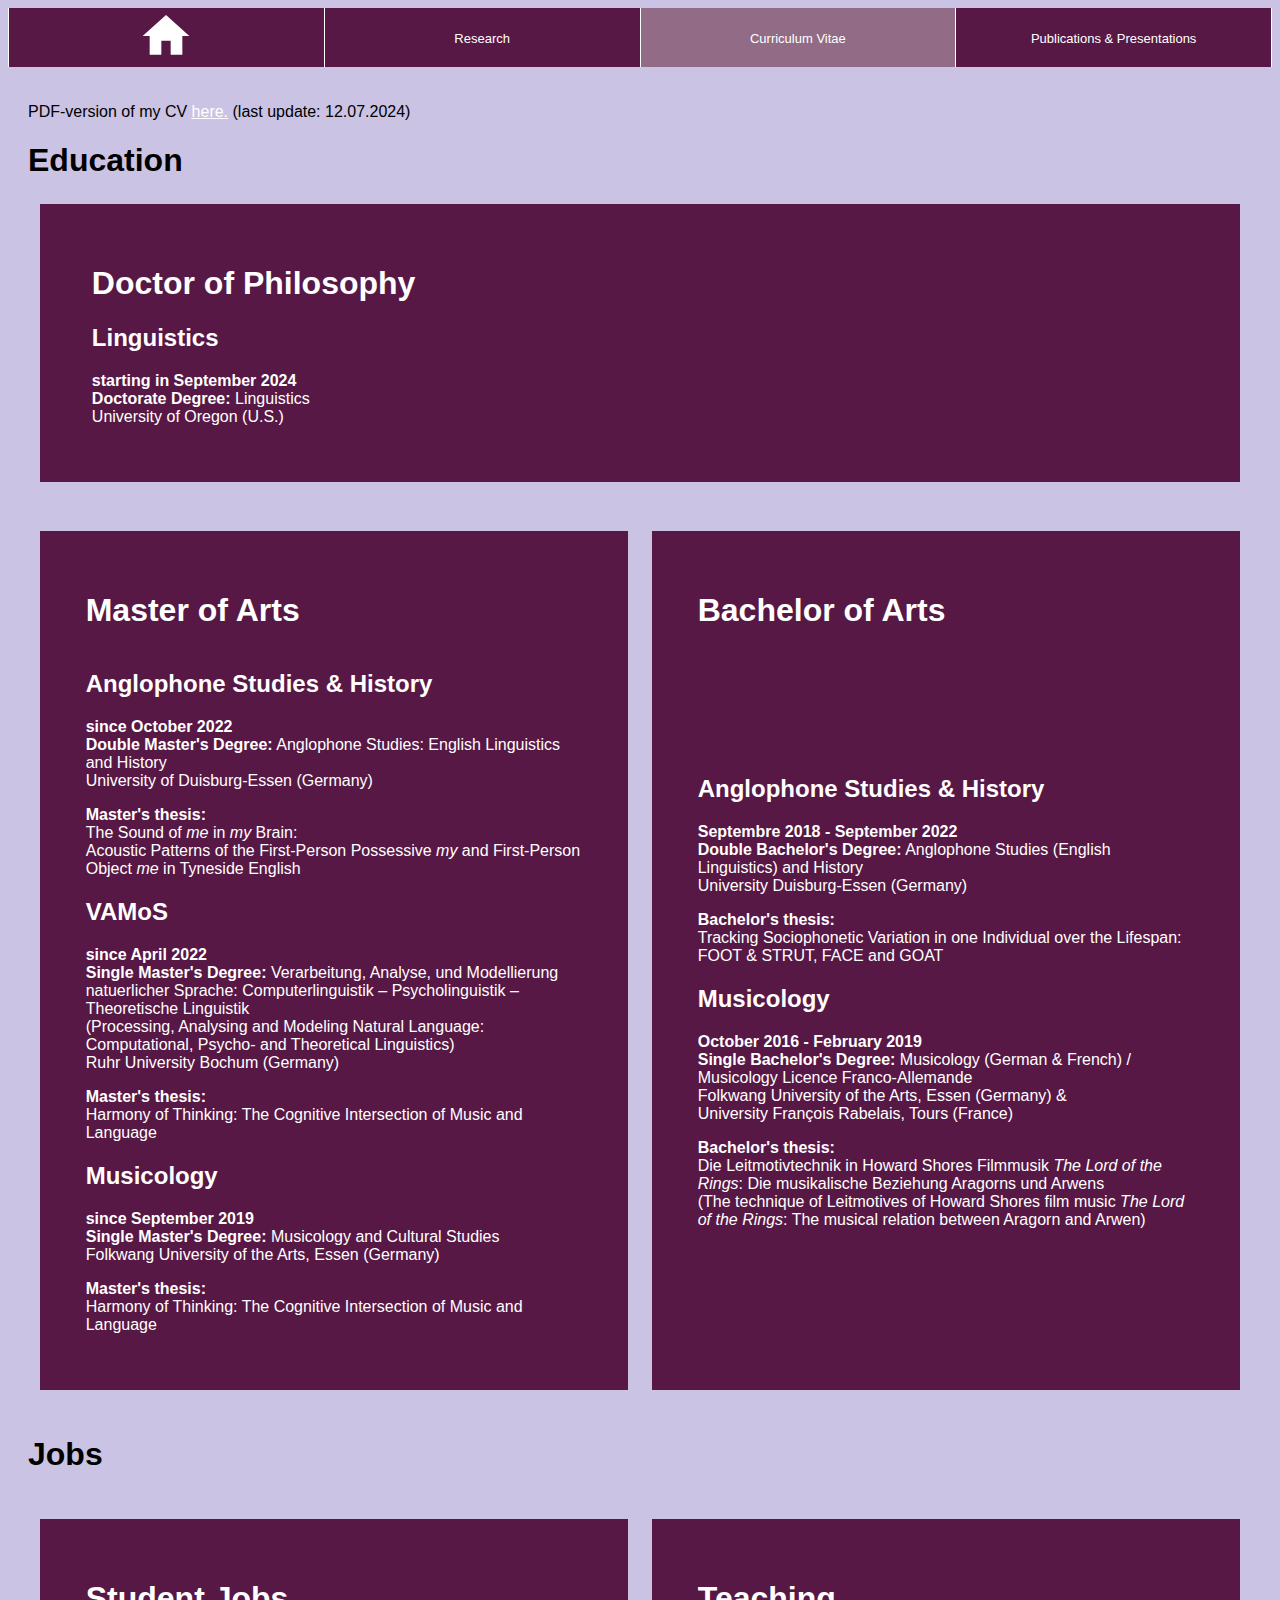
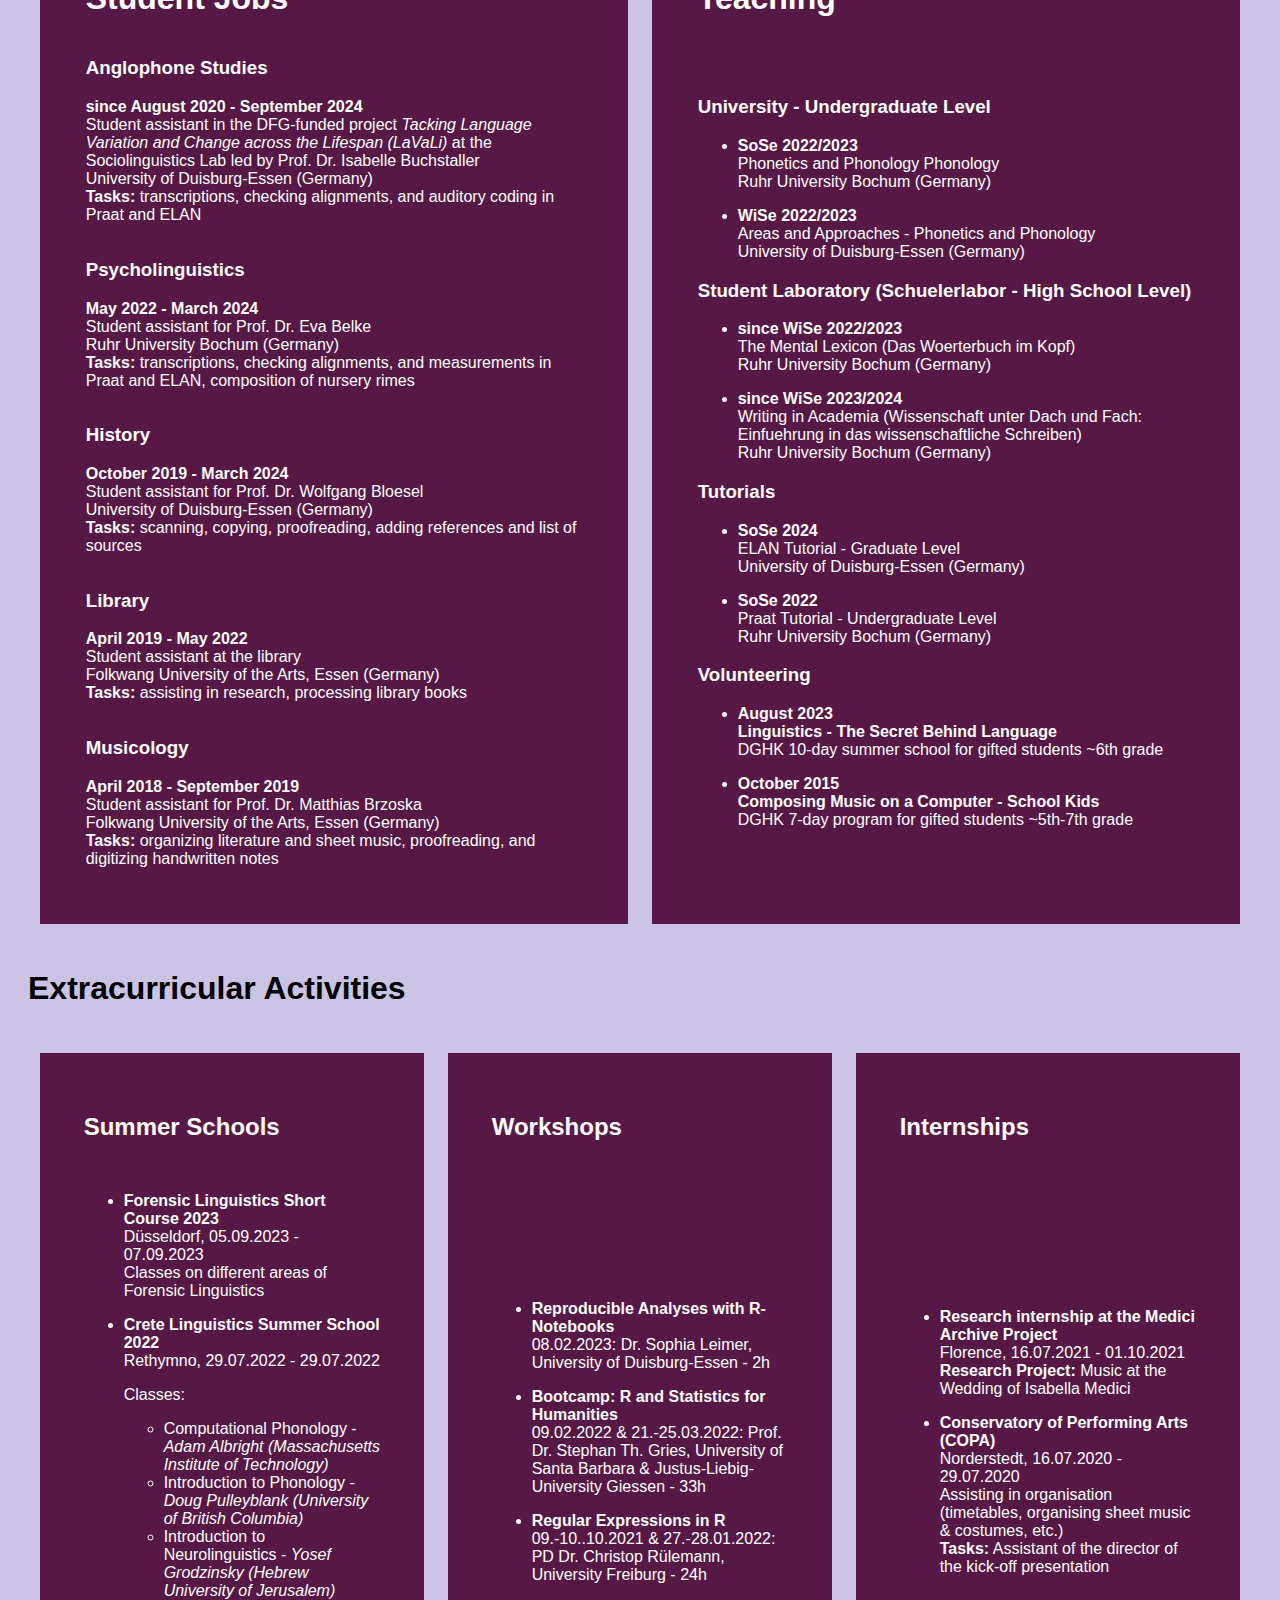
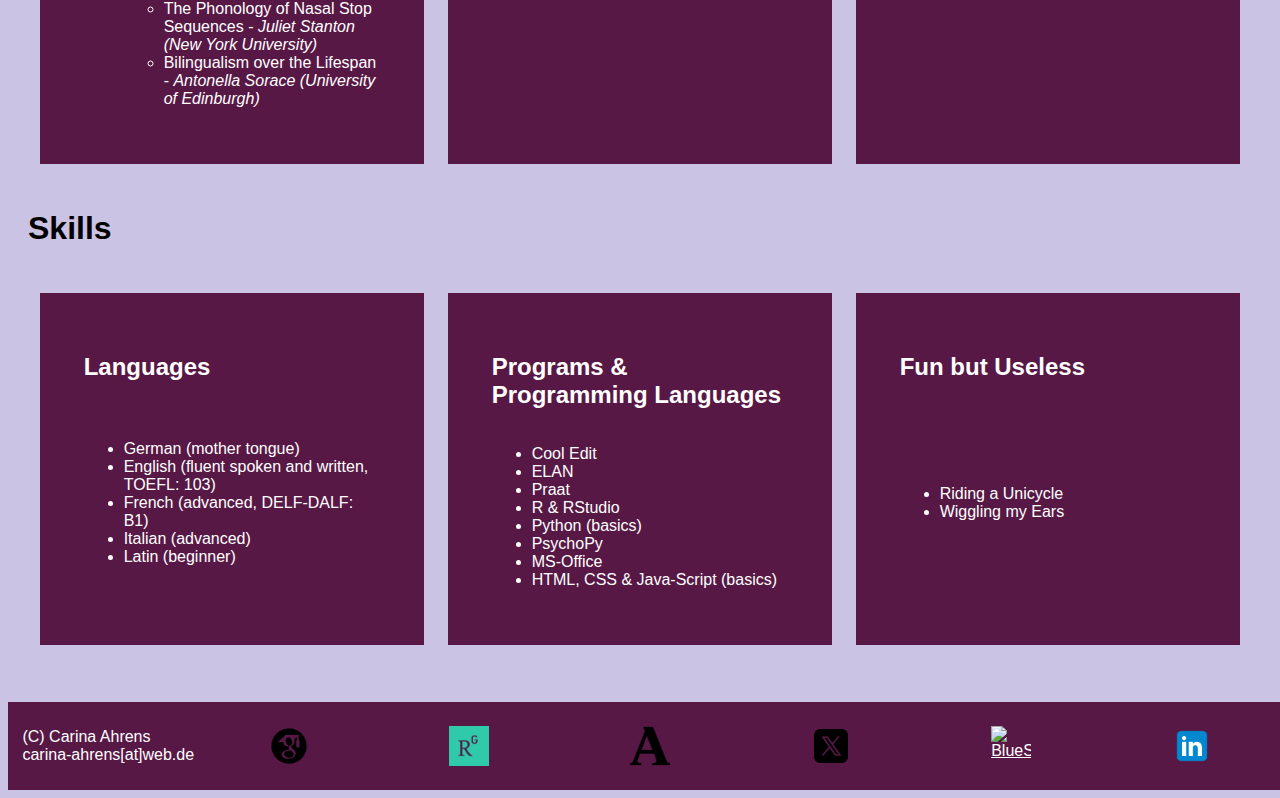
==== commit b1fdf538: "Update CV.html" ====
--- a/CV.html
+++ b/CV.html
@@ -169,7 +169,7 @@
             </p>
             <p>
               <strong>Master's thesis:</strong><br />
-              investigating processing of language and music and the shared resources hypothesis (following Slevc, Rosenberg, Patel 2009)
+              Harmony of Thinking: The Cognitive Intersection of Music and Language
             </p>
           </div>
         </div>
